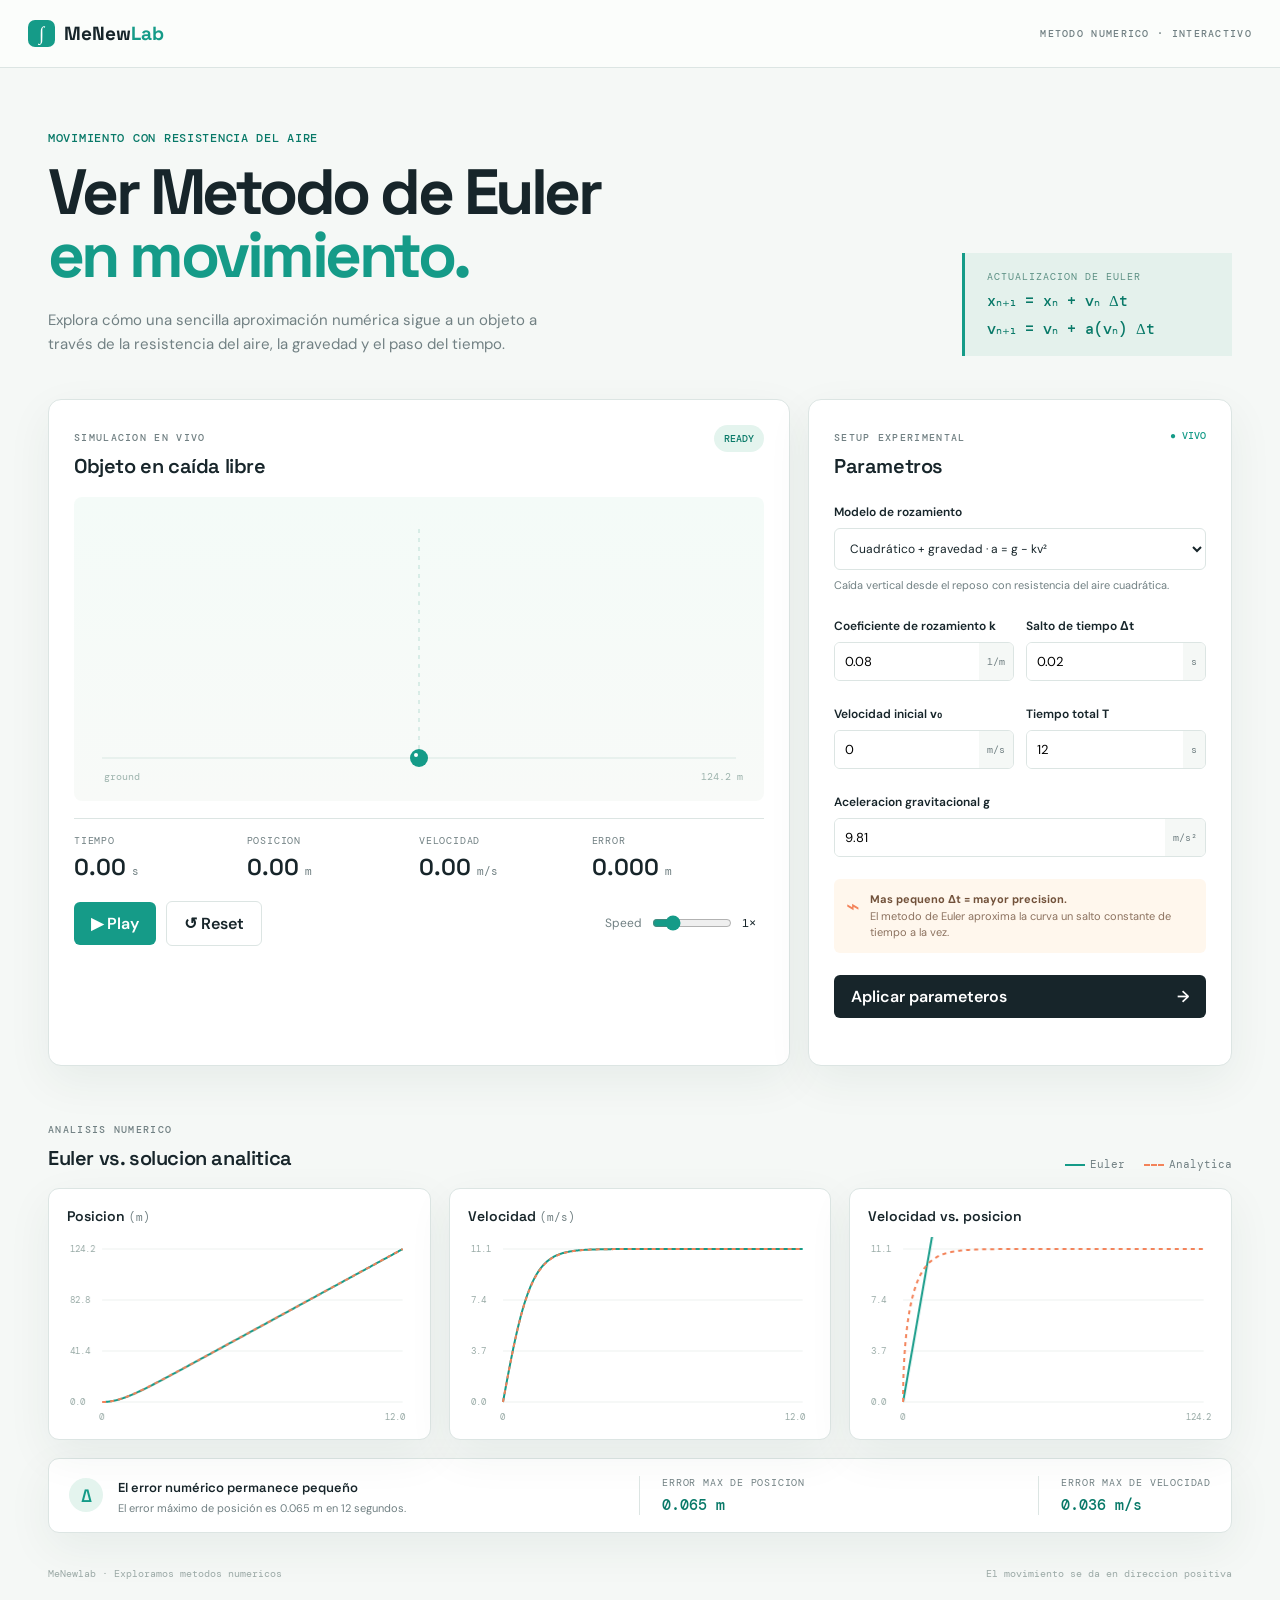
==== index.html @ d32ae2a6 "MeNewLab Euler's Method implementation" ====
<!doctype html>
<html lang="en">

<head>
  <meta charset="utf-8">
  <meta name="viewport" content="width=device-width, initial-scale=1">
  <meta name="description"
    content="Simulación interactiva del método de Euler para el movimiento con resistencia aerodinámica.">
  <title>MeNewlab — MRUA con restricciones</title>
  <link rel="stylesheet" href="style.css">
</head>

<body>
  <header class="topbar">
    <div class="brand"><span class="brand-mark">∫</span><span>MeNew<span class="accent">Lab</span></span></div>
    <div class="eyebrow">METODO NUMERICO · INTERACTIVO</div>
  </header>

  <main class="shell">
    <section class="hero">
      <div>
        <p class="kicker">Movimiento con resistencia del aire</p>
        <h1>Ver Metodo de Euler<br><em>en movimiento.</em></h1>
        <p class="intro">
          Explora cómo una sencilla aproximación numérica sigue a un objeto a través de la resistencia del aire, la
          gravedad y el paso del tiempo.
        </p>
      </div>
      <div class="equation-card">
        <span>Actualizacion de Euler</span>
        <strong>xₙ₊₁ = xₙ + vₙ Δt</strong>
        <strong>vₙ₊₁ = vₙ + a(vₙ) Δt</strong>
      </div>
    </section>

    <section class="dashboard-grid">
      <article class="panel motion-panel">
        <div class="panel-heading">
          <div>
            <span class="section-label">SIMULACION EN VIVO</span>
            <h2 id="motionTitle">Objeto en caida libre</h2>
          </div>
          <span id="statusPill" class="status-pill">READY</span>
        </div>
        <canvas id="motionCanvas" aria-label="Visualización de movimiento animado"></canvas>
        <div class="metric-row">
          <div><span>TIEMPO</span><strong id="timeMetric">0.00 <small>s</small></strong></div>
          <div><span>POSICION</span><strong id="positionMetric">0.00 <small>m</small></strong></div>
          <div><span>VELOCIDAD</span><strong id="velocityMetric">0.00 <small>m/s</small></strong></div>
          <div><span>ERROR</span><strong id="errorMetric">0.000 <small>m</small></strong></div>
        </div>
        <div class="transport">
          <button id="playButton" class="primary-button">▶ <span>Play</span></button>
          <button id="resetButton" class="secondary-button">↺ Reset</button>
          <label class="speed-control">
            Speed
            <input id="speedInput" type="range" min="0.25" max="4" value="1" step="0.25">
            <output id="speedOutput">1×</output>
          </label>
        </div>
      </article>

      <aside class="panel controls-panel">
        <div class="panel-heading">
          <div>
            <span class="section-label">SETUP EXPERIMENTAL</span>
            <h2>Parametros</h2>
          </div>
          <span class="live-dot">● VIVO</span>
        </div>
        <label class="field-label" for="modelSelect">Modelo de rozamiento</label>
        <select id="modelSelect">
          <option value="quadratic-gravity">Cuadrático + gravedad · a = g − kv²</option>
          <option value="linear-gravity">Lineal + gravedad · a = g − kv</option>
          <option value="quadratic">Cuadrático solamente · a = −kv²</option>
          <option value="linear">Lineal solamente · a = −kv</option>
        </select>
        <p id="modelDescription" class="field-help">Caída vertical desde el reposo con resistencia del aire cuadrática..
        </p>
        <div class="fields-two">
          <label>
            <span>Coeficiente de rozamiento <b>k</b></span>
            <div class="input-unit">
              <input id="kInput" type="number" min="0.001" max="2" step="0.001" value="0.08">
              <i>1/m</i>
            </div>
          </label>
          <label>
            <span>Salto de tiempo <b>Δt</b></span>
            <div class="input-unit">
              <input id="dtInput" type="number" min="0.001" max="0.5" step="0.001" value="0.02">
              <i>s</i>
            </div>
          </label>
        </div>
        <div class="fields-two">
          <label>
            <span>Velocidad inicial <b>v₀</b></span>
            <div class="input-unit">
              <input id="v0Input" type="number" min="0" max="100" step="0.1" value="0">
              <i>m/s</i>
            </div>
          </label>
          <label>
            <span>Tiempo total <b>T</b></span>
            <div class="input-unit">
              <input id="totalTimeInput" type="number" min="0.5" max="60" step="0.5" value="12">
              <i>s</i>
            </div>
          </label>
        </div>
        <label class="field-label" for="gInput">Aceleracion gravitacional <b>g</b></label>
        <div class="input-unit full">
          <input id="gInput" type="number" min="0" max="30" step="0.01" value="9.81">
          <i>m/s²</i>
        </div>
        <div class="control-note">
          <span>⌁</span>
          <p>
            <strong> Mas pequeno Δt = mayor precision.</strong><br>
            El metodo de Euler aproxima la curva un salto constante de tiempo a la vez.
          </p>
        </div>
        <button id="applyButton" class="apply-button">Aplicar parameteros <span>→</span></button>
        <p id="errorMessage" class="error-message" role="alert"></p>
      </aside>
    </section>

    <section class="charts-heading">
      <div>
        <span class="section-label">ANALISIS NUMERICO</span>
        <h2>Euler vs. solucion analitica</h2>
      </div>
      <div class="legend">
        <span><i class="legend-line euler-line"></i>Euler</span>
        <span><i class="legend-line analytical-line"></i>Analytica</span>
      </div>
    </section>
    <section class="charts-grid">
      <article class="chart-card">
        <h3>Posicion <span>(m)</span></h3><canvas id="positionChart"></canvas>
      </article>
      <article class="chart-card">
        <h3>Velocidad <span>(m/s)</span></h3><canvas id="velocityChart"></canvas>
      </article>
      <article class="chart-card">
        <h3>Velocidad vs. posicion</h3><canvas id="phaseChart"></canvas>
      </article>
    </section>

    <section class="insight-row">
      <div class="insight-icon">Δ</div>
      <div>
        <strong id="insightTitle">Error numerico permanece pequeno</strong>
        <p id="insightText">
          Aplicamos parametros para comparar la aproximacion de Euler con la solucion analitica.
        </p>
      </div>
      <div class="accuracy">
        <span>ERROR MAX DE POSICION</span>
        <strong id="maxPositionError">0.000 m</strong>
      </div>
      <div class="accuracy">
        <span>ERROR MAX DE VELOCIDAD</span>
        <strong id="maxVelocityError">0.000 m/s</strong>
      </div>
    </section>
    <footer>
      <span>MeNewlab · Exploramos metodos numericos</span>
      <span>El movimiento se da en direccion positiva</span>
    </footer>
  </main>
  <script src="simulation.js"></script>
</body>

</html>
---- style.css ----
@import url('https://fonts.googleapis.com/css2?family=DM+Mono:wght@400;500&family=DM+Sans:wght@400;500;600;700&family=Space+Grotesk:wght@500;600;700&display=swap');

:root{
  --ink:#17252a;
  --muted:#718083;
  --line:#dce5e3;
  --paper:#f5f8f6;
  --card:#fff;
  --teal:#159b88;
  --teal-dark:#087968;
  --orange:#f3835a;
  --navy:#294b58;
  --shadow:0 15px 45px #173b3210
}


*{
  box-sizing:border-box
}


body{
  margin:0;
  color:var(--ink);
  background:var(--paper);
  font-family:'DM Sans',sans-serif
}


button,input,select{
  font:inherit
}


.topbar{
  height:68px;
  border-bottom:1px solid var(--line);
  display:flex;
  align-items:center;
  justify-content:space-between;
  padding:0 max(28px,calc((100% - 1240px)/2));
  background:#fbfdfb
}


.brand{
  font:700 19px 'Space Grotesk';
  display:flex;
  gap:9px;
  align-items:center
}


.brand-mark{
  background:var(--teal);
  color:white;
  border-radius:7px;
  width:27px;
  height:27px;
  text-align:center;
  line-height:27px;
  font-family:serif;
  font-size:19px
}


.accent{
  color:var(--teal)
}


.eyebrow,.section-label{
  font:500 10px 'DM Mono';
  letter-spacing:.13em;
  color:var(--muted)
}


.shell{
  max-width:1240px;
  margin:auto;
  padding:62px 28px 35px
}


.hero{
  display:flex;
  justify-content:space-between;
  gap:40px;
  align-items:flex-end;
  margin-bottom:43px
}


.kicker{
  font:500 12px 'DM Mono';
  color:var(--teal-dark);
  letter-spacing:.06em;
  margin:0 0 15px;
  text-transform:uppercase
}


.hero h1{
  font:700 clamp(40px,5vw,66px)/.99 'Space Grotesk';
  letter-spacing:-.055em;
  margin:0
}


.hero h1 em{
  font-style:normal;
  color:var(--teal)
}


.intro{
  max-width:520px;
  color:var(--muted);
  font-size:15px;
  line-height:1.6;
  margin:20px 0 0
}


.equation-card{
  background:#e4f1ec;
  border-left:3px solid var(--teal);
  padding:17px 22px;
  min-width:270px;
  display:grid;
  gap:8px;
  color:var(--teal-dark)
}


.equation-card span{
  font:10px 'DM Mono';
  letter-spacing:.1em;
  text-transform:uppercase;
  color:#5b8f83
}


.equation-card strong{
  font:15px 'DM Mono';
  font-weight:500
}


.dashboard-grid{
  display:grid;
  grid-template-columns:1.75fr 1fr;
  gap:18px
}


.panel,.chart-card,.insight-row{
  background:var(--card);
  border:1px solid var(--line);
  box-shadow:var(--shadow)
}


.panel{
  border-radius:13px
}


.motion-panel{
  padding:25px 25px 18px
}


.controls-panel{
  padding:25px 25px 24px
}


.panel-heading{
  display:flex;
  justify-content:space-between;
  align-items:flex-start
}


.panel-heading h2,.charts-heading h2{
  font:600 20px 'Space Grotesk';
  margin:7px 0 0;
  letter-spacing:-.02em
}


.status-pill{
  font:500 10px 'DM Mono';
  color:var(--teal-dark);
  background:#e4f4ee;
  border-radius:20px;
  padding:7px 10px
}


.live-dot{
  font:500 10px 'DM Mono';
  color:var(--teal);
  padding-top:4px
}


.motion-panel canvas{
  display:block;
  width:100%;
  height:304px;
  margin:18px 0 0;
  background:linear-gradient(180deg,#f4fbf8,#f8faf8);
  border-radius:8px
}


.metric-row{
  display:grid;
  grid-template-columns:repeat(4,1fr);
  border-top:1px solid var(--line);
  margin-top:17px;
  padding-top:15px
}


.metric-row span,.accuracy span{
  display:block;
  font:10px 'DM Mono';
  letter-spacing:.08em;
  color:var(--muted)
}


.metric-row strong{
  display:block;
  font:600 23px 'Space Grotesk';
  margin-top:5px
}


.metric-row small{
  font:400 11px 'DM Mono';
  color:var(--muted)
}


.transport{
  display:flex;
  gap:10px;
  align-items:center;
  margin-top:19px
}


.primary-button,.secondary-button,.apply-button{
  border:0;
  border-radius:6px;
  padding:11px 17px;
  cursor:pointer;
  font-weight:600
}


.primary-button{
  background:var(--teal);
  color:white
}


.primary-button:hover,.apply-button:hover{
  background:var(--teal-dark)
}


.secondary-button{
  background:white;
  border:1px solid var(--line);
  color:var(--ink)
}


.speed-control{
  display:flex;
  align-items:center;
  gap:8px;
  margin-left:auto;
  color:var(--muted);
  font-size:12px
}


.speed-control input{
  width:80px;
  accent-color:var(--teal)
}


.speed-control output{
  color:var(--ink);
  font-family:'DM Mono';
  width:22px
}


.field-label,.controls-panel label>span{
  display:block;
  font-size:12px;
  font-weight:600;
  margin:25px 0 8px
}


.controls-panel select{
  width:100%;
  padding:11px;
  border:1px solid var(--line);
  border-radius:6px;
  background:white;
  color:var(--ink);
  font-size:12px
}


.field-help{
  font-size:11px;
  color:var(--muted);
  line-height:1.4;
  margin:8px 0 0
}


.fields-two{
  display:grid;
  grid-template-columns:1fr 1fr;
  gap:12px
}


.fields-two label>span{
  margin-bottom:8px
}


.input-unit{
  display:flex;
  border:1px solid var(--line);
  border-radius:6px;
  overflow:hidden;
  background:#fff
}


.input-unit input{
  min-width:0;
  width:100%;
  border:0;
  padding:10px;
  font-size:13px;
  outline:0
}


.input-unit:focus-within{
  border-color:var(--teal)
}


.input-unit i{
  font:10px 'DM Mono';
  font-style:normal;
  color:var(--muted);
  background:#f5f8f6;
  display:flex;
  align-items:center;
  padding:0 8px
}


.full{
  width:100%
}


.control-note{
  display:flex;
  gap:10px;
  background:#fff7ed;
  border-radius:6px;
  margin-top:22px;
  padding:12px
}


.control-note span{
  color:var(--orange);
  font-size:23px
}


.control-note p{
  font-size:11px;
  line-height:1.5;
  color:#8c725f;
  margin:0
}


.control-note strong{
  color:#72523b
}


.apply-button{
  width:100%;
  margin-top:22px;
  background:var(--ink);
  color:white;
  display:flex;
  justify-content:space-between
}


.error-message{
  color:#c34e3d;
  min-height:14px;
  font-size:11px;
  margin:9px 0 0
}


.charts-heading{
  display:flex;
  justify-content:space-between;
  align-items:end;
  margin:51px 0 17px
}


.legend{
  display:flex;
  gap:19px;
  font:11px 'DM Mono';
  color:var(--muted)
}


.legend-line{
  display:inline-block;
  width:20px;
  border-top:2px solid var(--teal);
  vertical-align:middle;
  margin-right:5px
}


.analytical-line{
  border-top:2px dashed var(--orange)
}


.charts-grid{
  display:grid;
  grid-template-columns:repeat(3,1fr);
  gap:18px
}


.chart-card{
  border-radius:11px;
  padding:18px 18px 12px
}


.chart-card h3{
  font:600 14px 'Space Grotesk';
  margin:0
}


.chart-card h3 span{
  font:400 11px 'DM Mono';
  color:var(--muted)
}


.chart-card canvas{
  display:block;
  width:100%;
  height:190px;
  margin-top:12px
}


.insight-row{
  display:flex;
  align-items:center;
  gap:15px;
  margin-top:18px;
  padding:17px 20px;
  border-radius:11px
}


.insight-icon{
  display:grid;
  place-items:center;
  width:34px;
  height:34px;
  background:#e4f4ee;
  color:var(--teal);
  font:600 18px 'Space Grotesk';
  border-radius:50%
}


.insight-row strong{
  font:600 13px 'Space Grotesk'
}


.insight-row p{
  font-size:11px;
  color:var(--muted);
  margin:4px 0 0
}


.accuracy{
  margin-left:auto;
  padding-left:22px;
  border-left:1px solid var(--line)
}


.accuracy strong{
  display:block;
  font:500 15px 'DM Mono';
  margin-top:6px;
  color:var(--teal-dark)
}


footer{
  display:flex;
  justify-content:space-between;
  color:#9ba9a6;
  font:10px 'DM Mono';
  margin-top:34px
}


@media(max-width:850px){
  .hero{
    display:block
  }
  
  
  .equation-card{
    margin-top:25px
  }
  
  
  .dashboard-grid,.charts-grid{
    grid-template-columns:1fr
  }
  
  
  .charts-heading{
    margin-top:36px
  }
  
  
  .accuracy{
    margin-left:0
  }
  
  
  .insight-row{
    flex-wrap:wrap
  }
  
  
  
}


@media(max-width:560px){
  .shell{
    padding:38px 16px
  }
  
  
  .topbar{
    padding:0 16px
  }
  
  
  .eyebrow{
    display:none
  }
  
  
  .metric-row{
    grid-template-columns:1fr 1fr;
    gap:17px
  }
  
  
  .motion-panel,.controls-panel{
    padding:18px
  }
  
  
  .transport{
    flex-wrap:wrap
  }
  
  
  .speed-control{
    margin-left:0;
    width:100%
  }
  
  
  .fields-two{
    gap:8px
  }
  
  
  .hero h1{
    font-size:45px
  }
  
  
  .legend{
    gap:7px
  }
  
  
  footer{
    display:block;
    line-height:2
  }
  
  
  
}
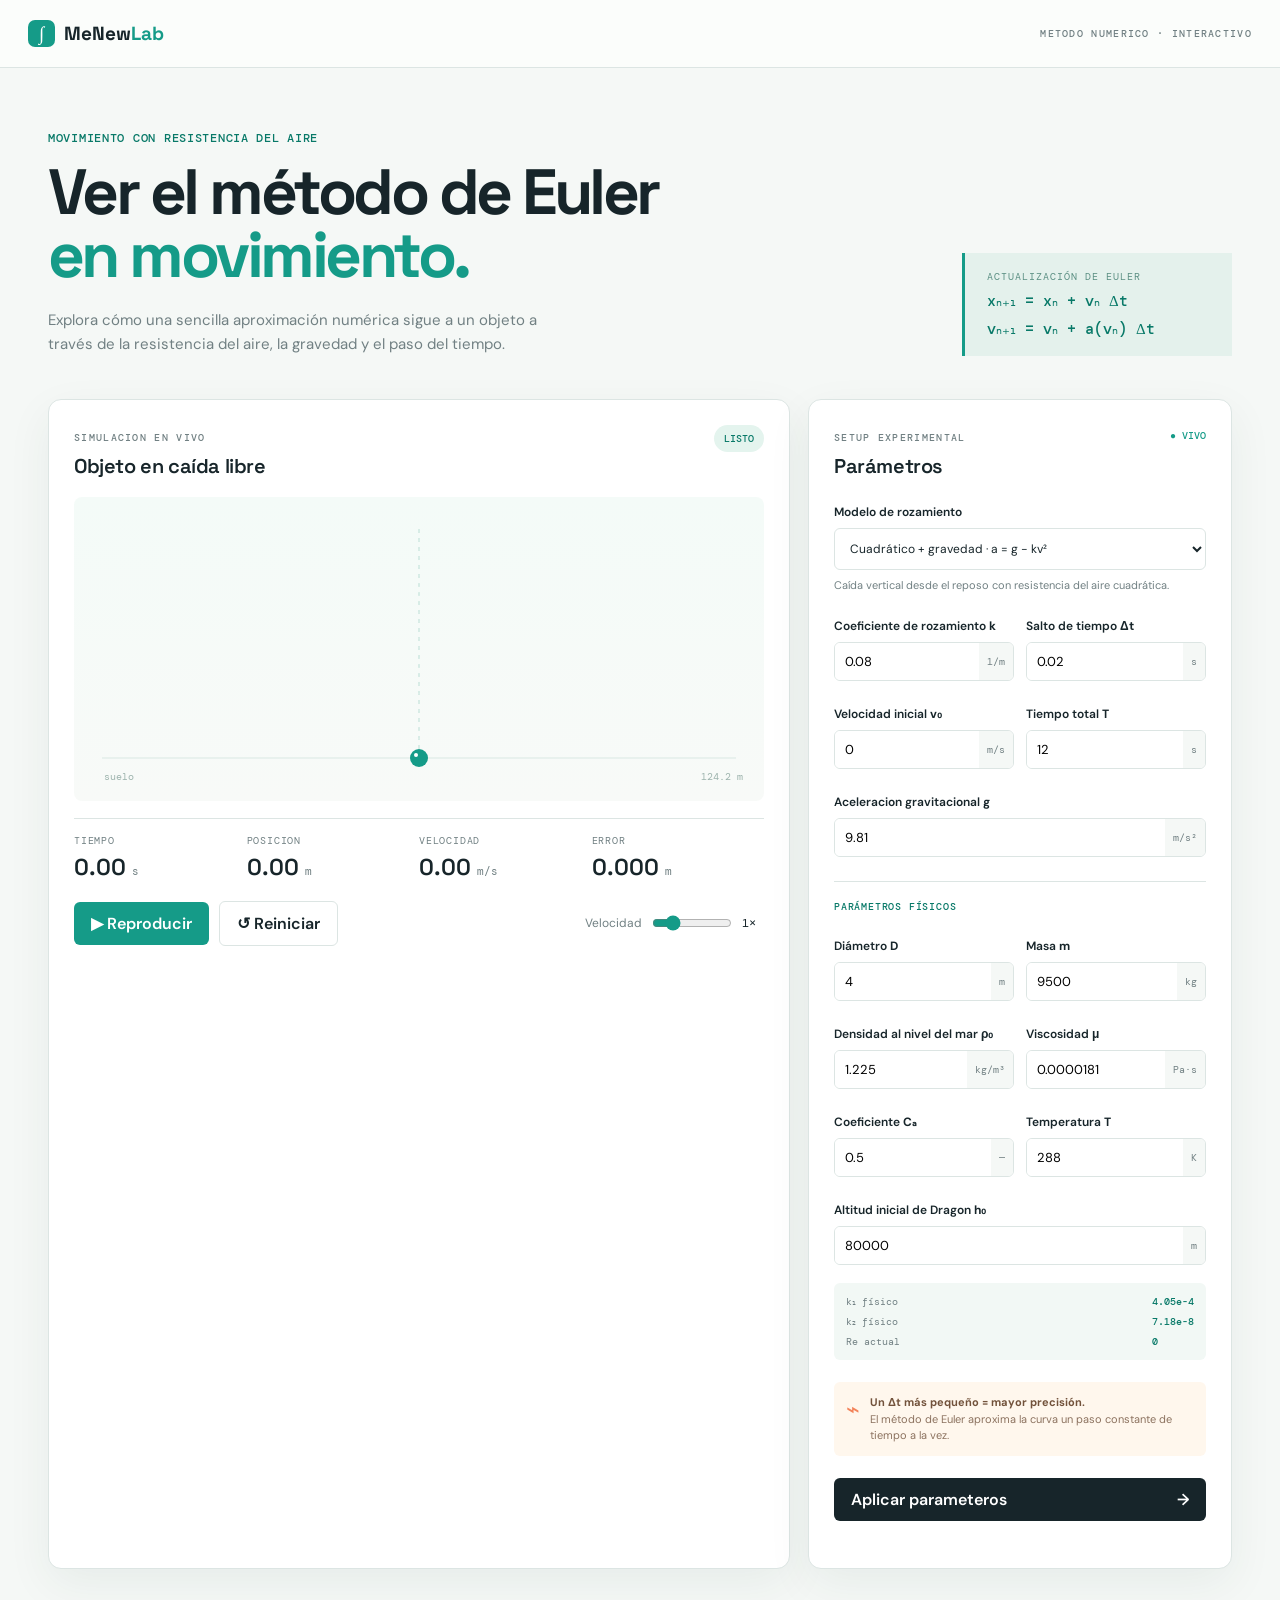
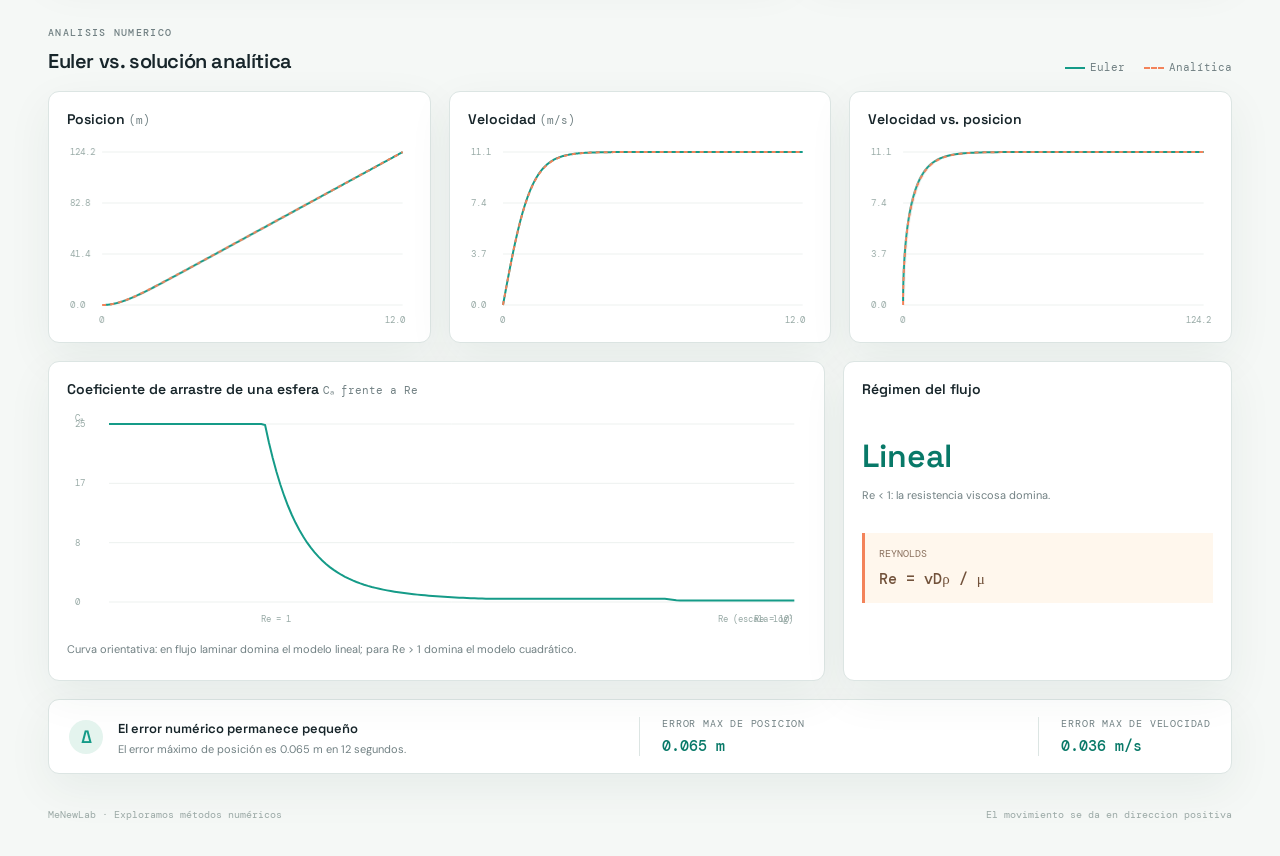
==== commit 8a39598a: "Additional real life applications implemented. Readme and makefile too." ====
--- a/index.html
+++ b/index.html
@@ -6,7 +6,7 @@
   <meta name="viewport" content="width=device-width, initial-scale=1">
   <meta name="description"
     content="Simulación interactiva del método de Euler para el movimiento con resistencia aerodinámica.">
-  <title>MeNewlab — MRUA con restricciones</title>
+  <title>MeNewLab — Movimiento con rozamiento</title>
   <link rel="stylesheet" href="style.css">
 </head>
 
@@ -20,14 +20,14 @@
     <section class="hero">
       <div>
         <p class="kicker">Movimiento con resistencia del aire</p>
-        <h1>Ver Metodo de Euler<br><em>en movimiento.</em></h1>
+        <h1>Ver el método de Euler<br><em>en movimiento.</em></h1>
         <p class="intro">
           Explora cómo una sencilla aproximación numérica sigue a un objeto a través de la resistencia del aire, la
           gravedad y el paso del tiempo.
         </p>
       </div>
       <div class="equation-card">
-        <span>Actualizacion de Euler</span>
+        <span>Actualización de Euler</span>
         <strong>xₙ₊₁ = xₙ + vₙ Δt</strong>
         <strong>vₙ₊₁ = vₙ + a(vₙ) Δt</strong>
       </div>
@@ -38,9 +38,9 @@
         <div class="panel-heading">
           <div>
             <span class="section-label">SIMULACION EN VIVO</span>
-            <h2 id="motionTitle">Objeto en caida libre</h2>
+            <h2 id="motionTitle">Objeto en caída libre</h2>
           </div>
-          <span id="statusPill" class="status-pill">READY</span>
+          <span id="statusPill" class="status-pill">LISTO</span>
         </div>
         <canvas id="motionCanvas" aria-label="Visualización de movimiento animado"></canvas>
         <div class="metric-row">
@@ -50,10 +50,10 @@
           <div><span>ERROR</span><strong id="errorMetric">0.000 <small>m</small></strong></div>
         </div>
         <div class="transport">
-          <button id="playButton" class="primary-button">▶ <span>Play</span></button>
-          <button id="resetButton" class="secondary-button">↺ Reset</button>
+          <button id="playButton" class="primary-button">▶ <span>Reproducir</span></button>
+          <button id="resetButton" class="secondary-button">↺ Reiniciar</button>
           <label class="speed-control">
-            Speed
+            Velocidad
             <input id="speedInput" type="range" min="0.25" max="4" value="1" step="0.25">
             <output id="speedOutput">1×</output>
           </label>
@@ -64,7 +64,7 @@
         <div class="panel-heading">
           <div>
             <span class="section-label">SETUP EXPERIMENTAL</span>
-            <h2>Parametros</h2>
+            <h2>Parámetros</h2>
           </div>
           <span class="live-dot">● VIVO</span>
         </div>
@@ -74,8 +74,9 @@
           <option value="linear-gravity">Lineal + gravedad · a = g − kv</option>
           <option value="quadratic">Cuadrático solamente · a = −kv²</option>
           <option value="linear">Lineal solamente · a = −kv</option>
+          <option value="dragon">Dragon · atmósfera variable</option>
         </select>
-        <p id="modelDescription" class="field-help">Caída vertical desde el reposo con resistencia del aire cuadrática..
+        <p id="modelDescription" class="field-help">Caída vertical desde el reposo con resistencia del aire cuadrática.
         </p>
         <div class="fields-two">
           <label>
@@ -104,7 +105,7 @@
           <label>
             <span>Tiempo total <b>T</b></span>
             <div class="input-unit">
-              <input id="totalTimeInput" type="number" min="0.5" max="60" step="0.5" value="12">
+              <input id="totalTimeInput" type="number" min="0.5" max="5000" step="0.5" value="12">
               <i>s</i>
             </div>
           </label>
@@ -114,11 +115,70 @@
           <input id="gInput" type="number" min="0" max="30" step="0.01" value="9.81">
           <i>m/s²</i>
         </div>
+        <p class="subsection-label">Parámetros físicos</p>
+        <div class="fields-two">
+          <label>
+            <span>Diámetro <b>D</b></span>
+            <div class="input-unit">
+              <input id="diameterInput" type="number" min="0.001" max="100" step="0.01" value="4">
+              <i>m</i>
+            </div>
+          </label>
+          <label>
+            <span>Masa <b>m</b></span>
+            <div class="input-unit">
+              <input id="massInput" type="number" min="0.001" max="1000000" step="1" value="9500">
+              <i>kg</i>
+            </div>
+          </label>
+        </div>
+        <div class="fields-two">
+          <label>
+            <span>Densidad al nivel del mar <b>ρ₀</b></span>
+            <div class="input-unit">
+              <input id="rhoInput" type="number" min="0.001" max="20" step="0.001" value="1.225">
+              <i>kg/m³</i>
+            </div>
+          </label>
+          <label>
+            <span>Viscosidad <b>μ</b></span>
+            <div class="input-unit">
+              <input id="muInput" type="number" min="0.0000001" max="1" step="0.0000001" value="0.0000181">
+              <i>Pa·s</i>
+            </div>
+          </label>
+        </div>
+        <div class="fields-two">
+          <label>
+            <span>Coeficiente <b>Cₐ</b></span>
+            <div class="input-unit">
+              <input id="caInput" type="number" min="0.01" max="5" step="0.01" value="0.5">
+              <i>—</i>
+            </div>
+          </label>
+          <label>
+            <span>Temperatura <b>T</b></span>
+            <div class="input-unit">
+              <input id="atmoTempInput" type="number" min="100" max="500" step="1" value="288">
+              <i>K</i>
+            </div>
+          </label>
+        </div>
+        <label class="field-label" for="altitudeInput">Altitud inicial de Dragon <b>h₀</b></label>
+        <div class="input-unit full">
+          <input id="altitudeInput" type="number" min="0" max="200000" step="100" value="80000">
+          <i>m</i>
+        </div>
+        <div class="physical-output">
+          <span>k₁ físico</span><strong id="physicalK1">—</strong>
+          <span>k₂ físico</span><strong id="physicalK2">—</strong>
+          <span>Re actual</span><strong id="reMetric">—</strong>
+        </div>
         <div class="control-note">
           <span>⌁</span>
           <p>
-            <strong> Mas pequeno Δt = mayor precision.</strong><br>
-            El metodo de Euler aproxima la curva un salto constante de tiempo a la vez.
+            <strong>Un Δt más pequeño = mayor precisión.</strong><br>
+            El método de Euler aproxima la curva un paso constante de tiempo a la vez.
           </p>
         </div>
         <button id="applyButton" class="apply-button">Aplicar parameteros <span>→</span></button>
@@ -129,11 +189,11 @@
     <section class="charts-heading">
       <div>
         <span class="section-label">ANALISIS NUMERICO</span>
-        <h2>Euler vs. solucion analitica</h2>
+        <h2>Euler vs. solución analítica</h2>
       </div>
       <div class="legend">
         <span><i class="legend-line euler-line"></i>Euler</span>
-        <span><i class="legend-line analytical-line"></i>Analytica</span>
+        <span id="analyticalLegend"><i class="legend-line analytical-line"></i>Analítica</span>
       </div>
     </section>
     <section class="charts-grid">
@@ -145,6 +205,24 @@
       </article>
       <article class="chart-card">
         <h3>Velocidad vs. posicion</h3><canvas id="phaseChart"></canvas>
+      </article>
+    </section>
+
+    <section class="drag-analysis">
+      <article class="chart-card drag-chart-card">
+        <h3>Coeficiente de arrastre de una esfera <span>Cₐ frente a Re</span></h3>
+        <canvas id="dragChart" aria-label="Gráfica del coeficiente de arrastre frente al número de Reynolds"></canvas>
+        <p class="chart-note">Curva orientativa: en flujo laminar domina el modelo lineal; para Re &gt; 1 domina el
+          modelo cuadrático.</p>
+      </article>
+      <article class="chart-card regime-card">
+        <h3>Régimen del flujo</h3>
+        <div class="regime-value" id="regimeValue">—</div>
+        <p id="regimeText">Selecciona un modelo para calcular el número de Reynolds.</p>
+        <div class="formula-box">
+          <span>Reynolds</span>
+          <strong>Re = vDρ / μ</strong>
+        </div>
       </article>
     </section>
 
@@ -153,7 +231,7 @@
       <div>
         <strong id="insightTitle">Error numerico permanece pequeno</strong>
         <p id="insightText">
-          Aplicamos parametros para comparar la aproximacion de Euler con la solucion analitica.
+          Aplica los parámetros para comparar la aproximación de Euler con la solución analítica.
         </p>
       </div>
       <div class="accuracy">
@@ -166,7 +244,7 @@
       </div>
     </section>
     <footer>
-      <span>MeNewlab · Exploramos metodos numericos</span>
+      <span>MeNewLab · Exploramos métodos numéricos</span>
       <span>El movimiento se da en direccion positiva</span>
     </footer>
   </main>
--- a/style.css
+++ b/style.css
@@ -649,5 +649,85 @@
   
 }
 
-
-
+.subsection-label {
+  margin: 24px 0 0;
+  padding-top: 18px;
+  border-top: 1px solid var(--line);
+  color: var(--teal-dark);
+  font: 500 10px 'DM Mono';
+  letter-spacing: .08em;
+  text-transform: uppercase;
+}
+
+.physical-output {
+  display: grid;
+  grid-template-columns: 1fr auto;
+  gap: 7px 12px;
+  margin-top: 18px;
+  padding: 12px;
+  border-radius: 6px;
+  background: #f2f8f5;
+  font: 10px 'DM Mono';
+}
+
+.physical-output span {
+  color: var(--muted);
+}
+
+.physical-output strong {
+  color: var(--teal-dark);
+  font-weight: 500;
+}
+
+.drag-analysis {
+  display: grid;
+  grid-template-columns: 2fr 1fr;
+  gap: 18px;
+  margin-top: 18px;
+}
+
+.drag-chart-card canvas {
+  height: 220px;
+}
+
+.chart-note,
+.regime-card p {
+  color: var(--muted);
+  font-size: 11px;
+  line-height: 1.5;
+}
+
+.regime-value {
+  margin-top: 38px;
+  color: var(--teal-dark);
+  font: 600 32px 'Space Grotesk';
+}
+
+.formula-box {
+  margin-top: 30px;
+  padding: 14px;
+  border-left: 3px solid var(--orange);
+  background: #fff7ed;
+}
+
+.formula-box span {
+  display: block;
+  margin-bottom: 8px;
+  color: #8c725f;
+  font: 10px 'DM Mono';
+  text-transform: uppercase;
+}
+
+.formula-box strong {
+  font: 500 15px 'DM Mono';
+  color: #72523b;
+}
+
+@media(max-width:850px) {
+  .drag-analysis {
+    grid-template-columns: 1fr;
+  }
+}
+
+
+
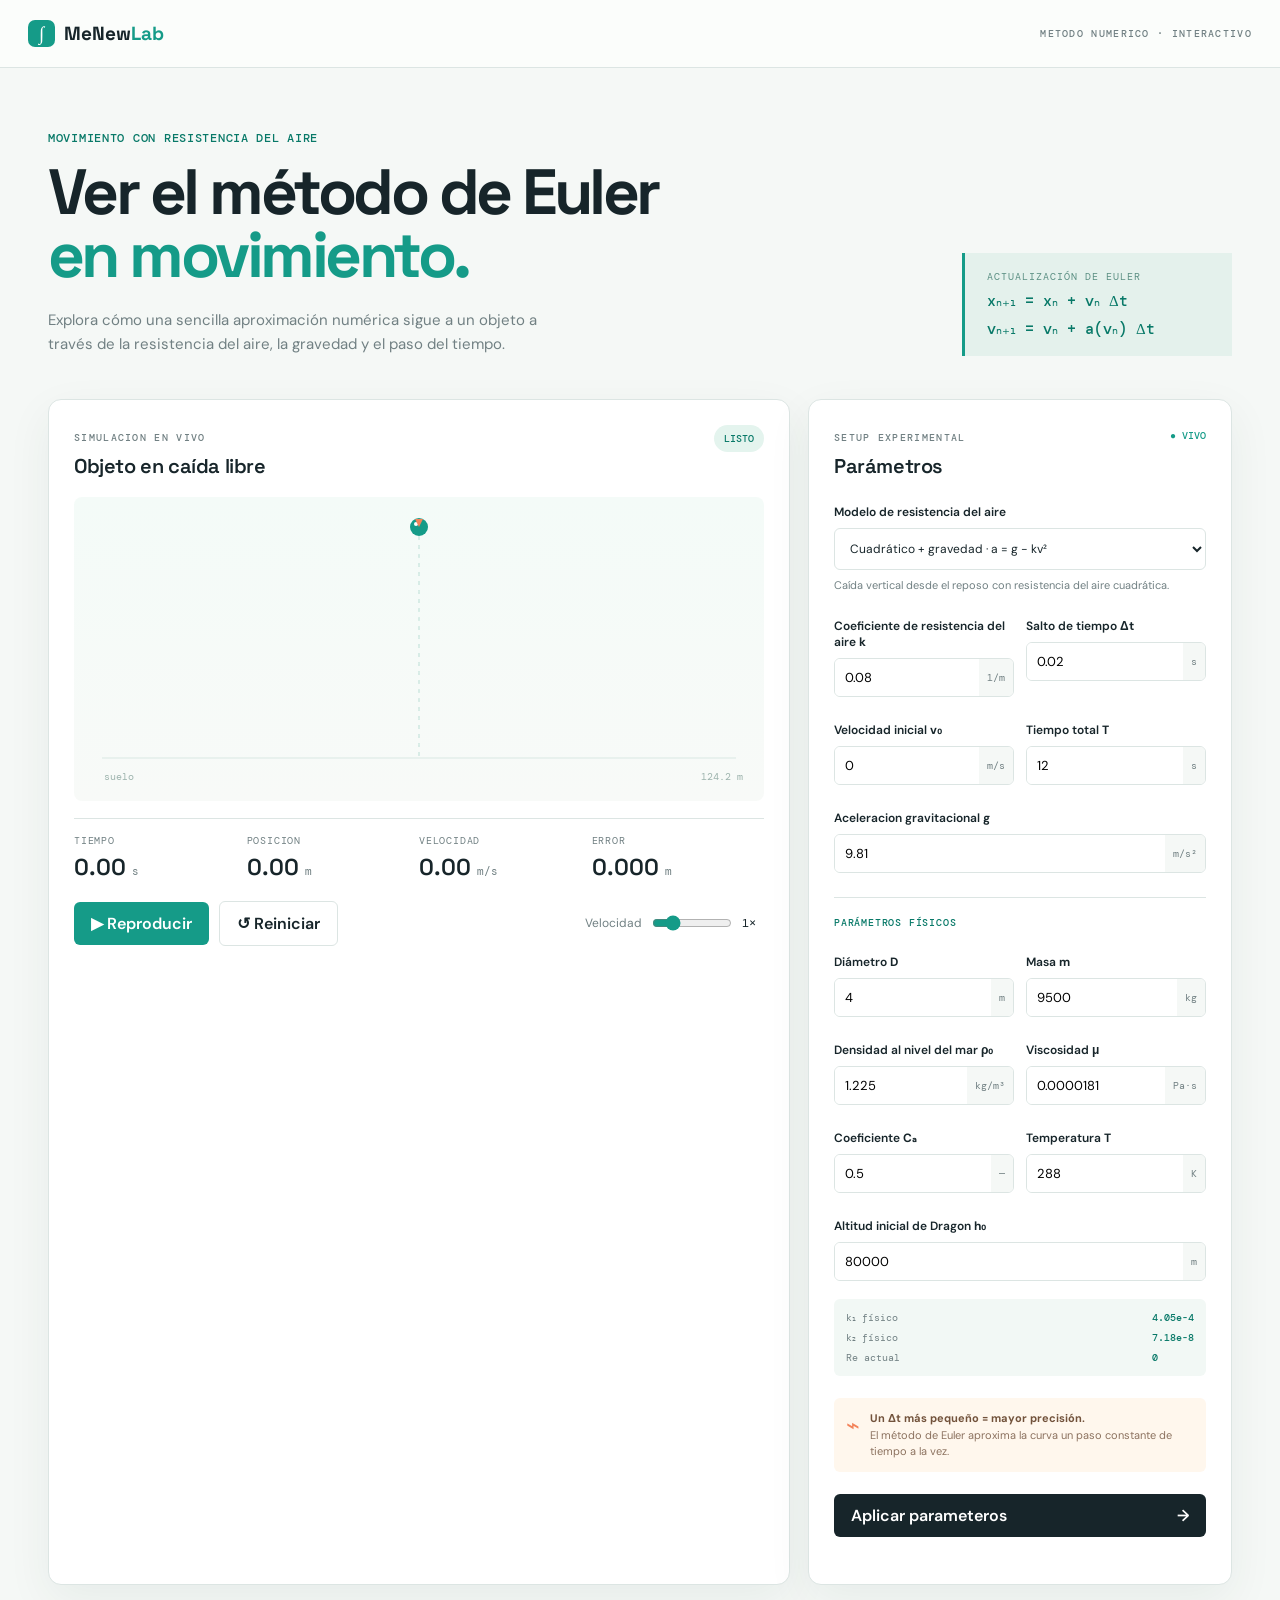
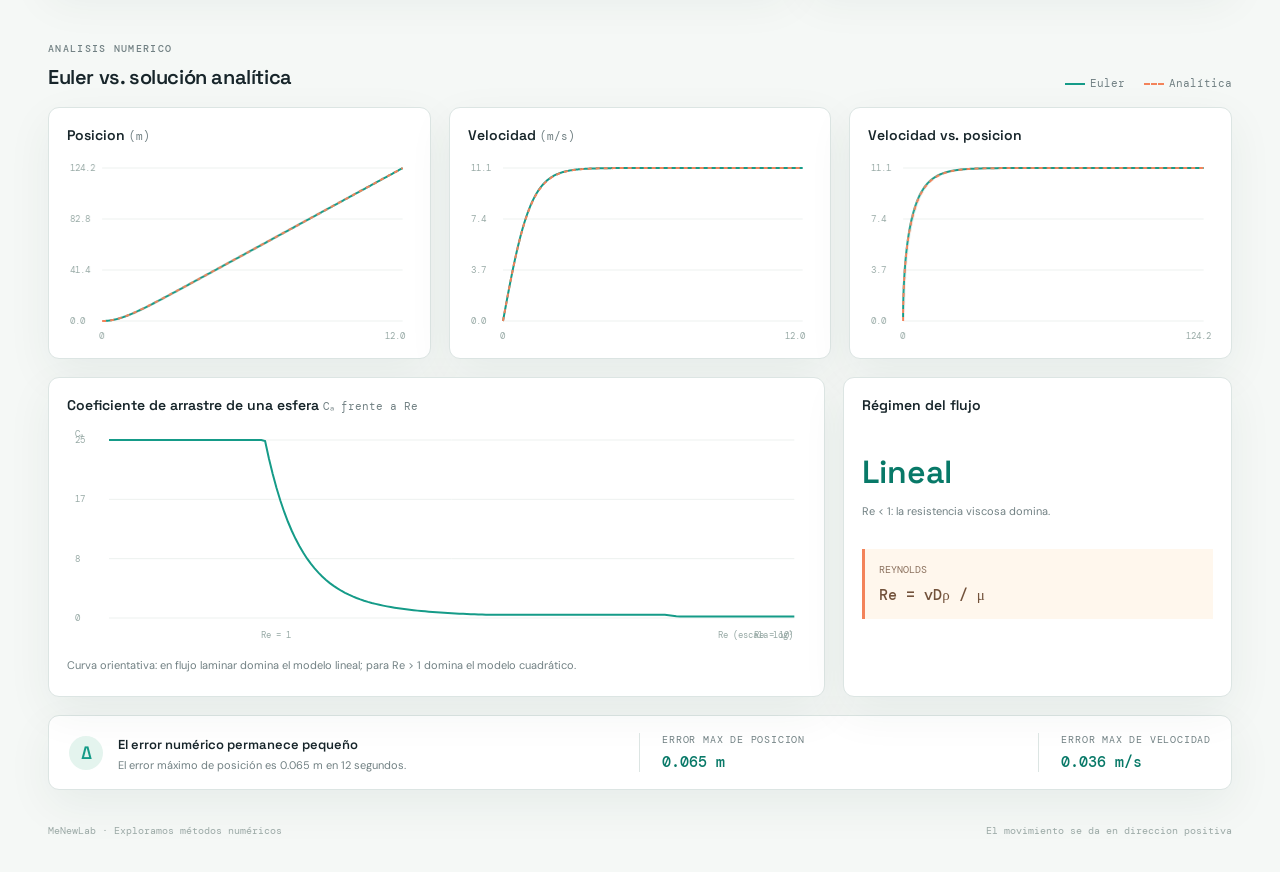
==== commit 6f2ebff8: "Dynamics..." ====
--- a/index.html
+++ b/index.html
@@ -6,7 +6,7 @@
   <meta name="viewport" content="width=device-width, initial-scale=1">
   <meta name="description"
     content="Simulación interactiva del método de Euler para el movimiento con resistencia aerodinámica.">
-  <title>MeNewLab — Movimiento con rozamiento</title>
+  <title>EulerLab — Movimiento con resistencia del aire</title>
   <link rel="stylesheet" href="style.css">
 </head>
 
@@ -68,7 +68,7 @@
           </div>
           <span class="live-dot">● VIVO</span>
         </div>
-        <label class="field-label" for="modelSelect">Modelo de rozamiento</label>
+        <label class="field-label" for="modelSelect">Modelo de resistencia del aire</label>
         <select id="modelSelect">
           <option value="quadratic-gravity">Cuadrático + gravedad · a = g − kv²</option>
           <option value="linear-gravity">Lineal + gravedad · a = g − kv</option>
@@ -80,10 +80,10 @@
         </p>
         <div class="fields-two">
           <label>
-            <span>Coeficiente de rozamiento <b>k</b></span>
+            <span>Coeficiente de resistencia del aire <b>k</b></span>
             <div class="input-unit">
               <input id="kInput" type="number" min="0.001" max="2" step="0.001" value="0.08">
-              <i>1/m</i>
+              <i id="kUnit">según modelo</i>
             </div>
           </label>
           <label>
--- a/style.css
+++ b/style.css
@@ -1,652 +1,576 @@
-@import url('https://fonts.googleapis.com/css2?family=DM+Mono:wght@400;500&family=DM+Sans:wght@400;500;600;700&family=Space+Grotesk:wght@500;600;700&display=swap');
-
-:root{
-  --ink:#17252a;
-  --muted:#718083;
-  --line:#dce5e3;
-  --paper:#f5f8f6;
-  --card:#fff;
-  --teal:#159b88;
-  --teal-dark:#087968;
-  --orange:#f3835a;
-  --navy:#294b58;
-  --shadow:0 15px 45px #173b3210
-}
-
-
-*{
-  box-sizing:border-box
-}
-
-
-body{
-  margin:0;
-  color:var(--ink);
-  background:var(--paper);
-  font-family:'DM Sans',sans-serif
-}
-
-
-button,input,select{
-  font:inherit
-}
-
-
-.topbar{
-  height:68px;
-  border-bottom:1px solid var(--line);
-  display:flex;
-  align-items:center;
-  justify-content:space-between;
-  padding:0 max(28px,calc((100% - 1240px)/2));
-  background:#fbfdfb
-}
-
-
-.brand{
-  font:700 19px 'Space Grotesk';
-  display:flex;
-  gap:9px;
-  align-items:center
-}
-
-
-.brand-mark{
-  background:var(--teal);
-  color:white;
-  border-radius:7px;
-  width:27px;
-  height:27px;
-  text-align:center;
-  line-height:27px;
-  font-family:serif;
-  font-size:19px
-}
-
-
-.accent{
-  color:var(--teal)
-}
-
-
-.eyebrow,.section-label{
-  font:500 10px 'DM Mono';
-  letter-spacing:.13em;
-  color:var(--muted)
-}
-
-
-.shell{
-  max-width:1240px;
-  margin:auto;
-  padding:62px 28px 35px
-}
-
-
-.hero{
-  display:flex;
-  justify-content:space-between;
-  gap:40px;
-  align-items:flex-end;
-  margin-bottom:43px
-}
-
-
-.kicker{
-  font:500 12px 'DM Mono';
-  color:var(--teal-dark);
-  letter-spacing:.06em;
-  margin:0 0 15px;
-  text-transform:uppercase
-}
-
-
-.hero h1{
-  font:700 clamp(40px,5vw,66px)/.99 'Space Grotesk';
-  letter-spacing:-.055em;
-  margin:0
-}
-
-
-.hero h1 em{
-  font-style:normal;
-  color:var(--teal)
-}
-
-
-.intro{
-  max-width:520px;
-  color:var(--muted);
-  font-size:15px;
-  line-height:1.6;
-  margin:20px 0 0
-}
-
-
-.equation-card{
-  background:#e4f1ec;
-  border-left:3px solid var(--teal);
-  padding:17px 22px;
-  min-width:270px;
-  display:grid;
-  gap:8px;
-  color:var(--teal-dark)
-}
-
-
-.equation-card span{
-  font:10px 'DM Mono';
-  letter-spacing:.1em;
-  text-transform:uppercase;
-  color:#5b8f83
-}
-
-
-.equation-card strong{
-  font:15px 'DM Mono';
-  font-weight:500
-}
-
-
-.dashboard-grid{
-  display:grid;
-  grid-template-columns:1.75fr 1fr;
-  gap:18px
-}
-
-
-.panel,.chart-card,.insight-row{
-  background:var(--card);
-  border:1px solid var(--line);
-  box-shadow:var(--shadow)
-}
-
-
-.panel{
-  border-radius:13px
-}
-
-
-.motion-panel{
-  padding:25px 25px 18px
-}
-
-
-.controls-panel{
-  padding:25px 25px 24px
-}
-
-
-.panel-heading{
-  display:flex;
-  justify-content:space-between;
-  align-items:flex-start
-}
-
-
-.panel-heading h2,.charts-heading h2{
-  font:600 20px 'Space Grotesk';
-  margin:7px 0 0;
-  letter-spacing:-.02em
-}
-
-
-.status-pill{
-  font:500 10px 'DM Mono';
-  color:var(--teal-dark);
-  background:#e4f4ee;
-  border-radius:20px;
-  padding:7px 10px
-}
-
-
-.live-dot{
-  font:500 10px 'DM Mono';
-  color:var(--teal);
-  padding-top:4px
-}
-
-
-.motion-panel canvas{
-  display:block;
-  width:100%;
-  height:304px;
-  margin:18px 0 0;
-  background:linear-gradient(180deg,#f4fbf8,#f8faf8);
-  border-radius:8px
-}
-
-
-.metric-row{
-  display:grid;
-  grid-template-columns:repeat(4,1fr);
-  border-top:1px solid var(--line);
-  margin-top:17px;
-  padding-top:15px
-}
-
-
-.metric-row span,.accuracy span{
-  display:block;
-  font:10px 'DM Mono';
-  letter-spacing:.08em;
-  color:var(--muted)
-}
-
-
-.metric-row strong{
-  display:block;
-  font:600 23px 'Space Grotesk';
-  margin-top:5px
-}
-
-
-.metric-row small{
-  font:400 11px 'DM Mono';
-  color:var(--muted)
-}
-
-
-.transport{
-  display:flex;
-  gap:10px;
-  align-items:center;
-  margin-top:19px
-}
-
-
-.primary-button,.secondary-button,.apply-button{
-  border:0;
-  border-radius:6px;
-  padding:11px 17px;
-  cursor:pointer;
-  font-weight:600
-}
-
-
-.primary-button{
-  background:var(--teal);
-  color:white
-}
-
-
-.primary-button:hover,.apply-button:hover{
-  background:var(--teal-dark)
-}
-
-
-.secondary-button{
-  background:white;
-  border:1px solid var(--line);
-  color:var(--ink)
-}
-
-
-.speed-control{
-  display:flex;
-  align-items:center;
-  gap:8px;
-  margin-left:auto;
-  color:var(--muted);
-  font-size:12px
-}
-
-
-.speed-control input{
-  width:80px;
-  accent-color:var(--teal)
-}
-
-
-.speed-control output{
-  color:var(--ink);
-  font-family:'DM Mono';
-  width:22px
-}
-
-
-.field-label,.controls-panel label>span{
-  display:block;
-  font-size:12px;
-  font-weight:600;
-  margin:25px 0 8px
-}
-
-
-.controls-panel select{
-  width:100%;
-  padding:11px;
-  border:1px solid var(--line);
-  border-radius:6px;
-  background:white;
-  color:var(--ink);
-  font-size:12px
-}
-
-
-.field-help{
-  font-size:11px;
-  color:var(--muted);
-  line-height:1.4;
-  margin:8px 0 0
-}
-
-
-.fields-two{
-  display:grid;
-  grid-template-columns:1fr 1fr;
-  gap:12px
-}
-
-
-.fields-two label>span{
-  margin-bottom:8px
-}
-
-
-.input-unit{
-  display:flex;
-  border:1px solid var(--line);
-  border-radius:6px;
-  overflow:hidden;
-  background:#fff
-}
-
-
-.input-unit input{
-  min-width:0;
-  width:100%;
-  border:0;
-  padding:10px;
-  font-size:13px;
-  outline:0
-}
-
-
-.input-unit:focus-within{
-  border-color:var(--teal)
-}
-
-
-.input-unit i{
-  font:10px 'DM Mono';
-  font-style:normal;
-  color:var(--muted);
-  background:#f5f8f6;
-  display:flex;
-  align-items:center;
-  padding:0 8px
-}
-
-
-.full{
-  width:100%
-}
-
-
-.control-note{
-  display:flex;
-  gap:10px;
-  background:#fff7ed;
-  border-radius:6px;
-  margin-top:22px;
-  padding:12px
-}
-
-
-.control-note span{
-  color:var(--orange);
-  font-size:23px
-}
-
-
-.control-note p{
-  font-size:11px;
-  line-height:1.5;
-  color:#8c725f;
-  margin:0
-}
-
-
-.control-note strong{
-  color:#72523b
-}
-
-
-.apply-button{
-  width:100%;
-  margin-top:22px;
-  background:var(--ink);
-  color:white;
-  display:flex;
-  justify-content:space-between
-}
-
-
-.error-message{
-  color:#c34e3d;
-  min-height:14px;
-  font-size:11px;
-  margin:9px 0 0
-}
-
-
-.charts-heading{
-  display:flex;
-  justify-content:space-between;
-  align-items:end;
-  margin:51px 0 17px
-}
-
-
-.legend{
-  display:flex;
-  gap:19px;
-  font:11px 'DM Mono';
-  color:var(--muted)
-}
-
-
-.legend-line{
-  display:inline-block;
-  width:20px;
-  border-top:2px solid var(--teal);
-  vertical-align:middle;
-  margin-right:5px
-}
-
-
-.analytical-line{
-  border-top:2px dashed var(--orange)
-}
-
-
-.charts-grid{
-  display:grid;
-  grid-template-columns:repeat(3,1fr);
-  gap:18px
-}
-
-
-.chart-card{
-  border-radius:11px;
-  padding:18px 18px 12px
-}
-
-
-.chart-card h3{
-  font:600 14px 'Space Grotesk';
-  margin:0
-}
-
-
-.chart-card h3 span{
-  font:400 11px 'DM Mono';
-  color:var(--muted)
-}
-
-
-.chart-card canvas{
-  display:block;
-  width:100%;
-  height:190px;
-  margin-top:12px
-}
-
-
-.insight-row{
-  display:flex;
-  align-items:center;
-  gap:15px;
-  margin-top:18px;
-  padding:17px 20px;
-  border-radius:11px
-}
-
-
-.insight-icon{
-  display:grid;
-  place-items:center;
-  width:34px;
-  height:34px;
-  background:#e4f4ee;
-  color:var(--teal);
-  font:600 18px 'Space Grotesk';
-  border-radius:50%
-}
-
-
-.insight-row strong{
-  font:600 13px 'Space Grotesk'
-}
-
-
-.insight-row p{
-  font-size:11px;
-  color:var(--muted);
-  margin:4px 0 0
-}
-
-
-.accuracy{
-  margin-left:auto;
-  padding-left:22px;
-  border-left:1px solid var(--line)
-}
-
-
-.accuracy strong{
-  display:block;
-  font:500 15px 'DM Mono';
-  margin-top:6px;
-  color:var(--teal-dark)
-}
-
-
-footer{
-  display:flex;
-  justify-content:space-between;
-  color:#9ba9a6;
-  font:10px 'DM Mono';
-  margin-top:34px
-}
-
-
-@media(max-width:850px){
-  .hero{
-    display:block
-  }
-  
-  
-  .equation-card{
-    margin-top:25px
-  }
-  
-  
-  .dashboard-grid,.charts-grid{
-    grid-template-columns:1fr
-  }
-  
-  
-  .charts-heading{
-    margin-top:36px
-  }
-  
-  
-  .accuracy{
-    margin-left:0
-  }
-  
-  
-  .insight-row{
-    flex-wrap:wrap
-  }
-  
-  
-  
-}
-
-
-@media(max-width:560px){
-  .shell{
-    padding:38px 16px
-  }
-  
-  
-  .topbar{
-    padding:0 16px
-  }
-  
-  
-  .eyebrow{
-    display:none
-  }
-  
-  
-  .metric-row{
-    grid-template-columns:1fr 1fr;
-    gap:17px
-  }
-  
-  
-  .motion-panel,.controls-panel{
-    padding:18px
-  }
-  
-  
-  .transport{
-    flex-wrap:wrap
-  }
-  
-  
-  .speed-control{
-    margin-left:0;
-    width:100%
-  }
-  
-  
-  .fields-two{
-    gap:8px
-  }
-  
-  
-  .hero h1{
-    font-size:45px
-  }
-  
-  
-  .legend{
-    gap:7px
-  }
-  
-  
-  footer{
-    display:block;
-    line-height:2
-  }
-  
-  
-  
+/*GOD*/ @import url('https://fonts.googleapis.com/css2?family=DM+Mono:wght@400;500&family=DM+Sans:wght@400;500;600;700&family=Space+Grotesk:wght@500;600;700&display=swap');
+
+:root {
+  --ink: #17252a;
+  --muted: #718083;
+  --line: #dce5e3;
+  --paper: #f5f8f6;
+  --card: #fff;
+  --teal: #159b88;
+  --teal-dark: #087968;
+  --orange: #f3835a;
+  --navy: #294b58;
+  --shadow: 0 15px 45px #173b3210
+}
+
+* {
+  box-sizing: border-box
+}
+
+body {
+  margin: 0;
+  color: var(--ink);
+  background: var(--paper);
+  font-family: 'DM Sans', sans-serif
+}
+
+button,
+input,
+select {
+  font: inherit
+}
+
+.topbar {
+  height: 68px;
+  border-bottom: 1px solid var(--line);
+  display: flex;
+  align-items: center;
+  justify-content: space-between;
+  padding: 0 max(28px, calc((100% - 1240px)/2));
+  background: #fbfdfb
+}
+
+.brand {
+  font: 700 19px 'Space Grotesk';
+  display: flex;
+  gap: 9px;
+  align-items: center
+}
+
+.brand-mark {
+  background: var(--teal);
+  color: white;
+  border-radius: 7px;
+  width: 27px;
+  height: 27px;
+  text-align: center;
+  line-height: 27px;
+  font-family: serif;
+  font-size: 19px
+}
+
+.accent {
+  color: var(--teal)
+}
+
+.eyebrow,
+.section-label {
+  font: 500 10px 'DM Mono';
+  letter-spacing: .13em;
+  color: var(--muted)
+}
+
+.shell {
+  max-width: 1240px;
+  margin: auto;
+  padding: 62px 28px 35px
+}
+
+.hero {
+  display: flex;
+  justify-content: space-between;
+  gap: 40px;
+  align-items: flex-end;
+  margin-bottom: 43px
+}
+
+.kicker {
+  font: 500 12px 'DM Mono';
+  color: var(--teal-dark);
+  letter-spacing: .06em;
+  margin: 0 0 15px;
+  text-transform: uppercase
+}
+
+.hero h1 {
+  font: 700 clamp(40px, 5vw, 66px)/.99 'Space Grotesk';
+  letter-spacing: -.055em;
+  margin: 0
+}
+
+.hero h1 em {
+  font-style: normal;
+  color: var(--teal)
+}
+
+.intro {
+  max-width: 520px;
+  color: var(--muted);
+  font-size: 15px;
+  line-height: 1.6;
+  margin: 20px 0 0
+}
+
+.equation-card {
+  background: #e4f1ec;
+  border-left: 3px solid var(--teal);
+  padding: 17px 22px;
+  min-width: 270px;
+  display: grid;
+  gap: 8px;
+  color: var(--teal-dark)
+}
+
+.equation-card span {
+  font: 10px 'DM Mono';
+  letter-spacing: .1em;
+  text-transform: uppercase;
+  color: #5b8f83
+}
+
+.equation-card strong {
+  font: 15px 'DM Mono';
+  font-weight: 500
+}
+
+.dashboard-grid {
+  display: grid;
+  grid-template-columns: 1.75fr 1fr;
+  gap: 18px
+}
+
+.panel,
+.chart-card,
+.insight-row {
+  background: var(--card);
+  border: 1px solid var(--line);
+  box-shadow: var(--shadow)
+}
+
+.panel {
+  border-radius: 13px
+}
+
+.motion-panel {
+  padding: 25px 25px 18px
+}
+
+.controls-panel {
+  padding: 25px 25px 24px
+}
+
+.panel-heading {
+  display: flex;
+  justify-content: space-between;
+  align-items: flex-start
+}
+
+.panel-heading h2,
+.charts-heading h2 {
+  font: 600 20px 'Space Grotesk';
+  margin: 7px 0 0;
+  letter-spacing: -.02em
+}
+
+.status-pill {
+  font: 500 10px 'DM Mono';
+  color: var(--teal-dark);
+  background: #e4f4ee;
+  border-radius: 20px;
+  padding: 7px 10px
+}
+
+.live-dot {
+  font: 500 10px 'DM Mono';
+  color: var(--teal);
+  padding-top: 4px
+}
+
+.motion-panel canvas {
+  display: block;
+  width: 100%;
+  height: 304px;
+  margin: 18px 0 0;
+  background: linear-gradient(180deg, #f4fbf8, #f8faf8);
+  border-radius: 8px
+}
+
+.metric-row {
+  display: grid;
+  grid-template-columns: repeat(4, 1fr);
+  border-top: 1px solid var(--line);
+  margin-top: 17px;
+  padding-top: 15px
+}
+
+.metric-row span,
+.accuracy span {
+  display: block;
+  font: 10px 'DM Mono';
+  letter-spacing: .08em;
+  color: var(--muted)
+}
+
+.metric-row strong {
+  display: block;
+  font: 600 23px 'Space Grotesk';
+  margin-top: 5px
+}
+
+.metric-row small {
+  font: 400 11px 'DM Mono';
+  color: var(--muted)
+}
+
+.transport {
+  display: flex;
+  gap: 10px;
+  align-items: center;
+  margin-top: 19px
+}
+
+.primary-button,
+.secondary-button,
+.apply-button {
+  border: 0;
+  border-radius: 6px;
+  padding: 11px 17px;
+  cursor: pointer;
+  font-weight: 600
+}
+
+.primary-button {
+  background: var(--teal);
+  color: white
+}
+
+.primary-button:hover,
+.apply-button:hover {
+  background: var(--teal-dark)
+}
+
+.secondary-button {
+  background: white;
+  border: 1px solid var(--line);
+  color: var(--ink)
+}
+
+.speed-control {
+  display: flex;
+  align-items: center;
+  gap: 8px;
+  margin-left: auto;
+  color: var(--muted);
+  font-size: 12px
+}
+
+.speed-control input {
+  width: 80px;
+  accent-color: var(--teal)
+}
+
+.speed-control output {
+  color: var(--ink);
+  font-family: 'DM Mono';
+  width: 22px
+}
+
+.field-label,
+.controls-panel label>span {
+  display: block;
+  font-size: 12px;
+  font-weight: 600;
+  margin: 25px 0 8px
+}
+
+.controls-panel select {
+  width: 100%;
+  padding: 11px;
+  border: 1px solid var(--line);
+  border-radius: 6px;
+  background: white;
+  color: var(--ink);
+  font-size: 12px
+}
+
+.field-help {
+  font-size: 11px;
+  color: var(--muted);
+  line-height: 1.4;
+  margin: 8px 0 0
+}
+
+.fields-two {
+  display: grid;
+  grid-template-columns: 1fr 1fr;
+  gap: 12px
+}
+
+.fields-two label>span {
+  margin-bottom: 8px
+}
+
+.input-unit {
+  display: flex;
+  border: 1px solid var(--line);
+  border-radius: 6px;
+  overflow: hidden;
+  background: #fff
+}
+
+.input-unit input {
+  min-width: 0;
+  width: 100%;
+  border: 0;
+  padding: 10px;
+  font-size: 13px;
+  outline: 0
+}
+
+.input-unit:focus-within {
+  border-color: var(--teal)
+}
+
+.input-unit i {
+  font: 10px 'DM Mono';
+  font-style: normal;
+  color: var(--muted);
+  background: #f5f8f6;
+  display: flex;
+  align-items: center;
+  padding: 0 8px
+}
+
+.full {
+  width: 100%
+}
+
+.control-note {
+  display: flex;
+  gap: 10px;
+  background: #fff7ed;
+  border-radius: 6px;
+  margin-top: 22px;
+  padding: 12px
+}
+
+.control-note span {
+  color: var(--orange);
+  font-size: 23px
+}
+
+.control-note p {
+  font-size: 11px;
+  line-height: 1.5;
+  color: #8c725f;
+  margin: 0
+}
+
+.control-note strong {
+  color: #72523b
+}
+
+.apply-button {
+  width: 100%;
+  margin-top: 22px;
+  background: var(--ink);
+  color: white;
+  display: flex;
+  justify-content: space-between
+}
+
+.error-message {
+  color: #c34e3d;
+  min-height: 14px;
+  font-size: 11px;
+  margin: 9px 0 0
+}
+
+.charts-heading {
+  display: flex;
+  justify-content: space-between;
+  align-items: end;
+  margin: 51px 0 17px
+}
+
+.legend {
+  display: flex;
+  gap: 19px;
+  font: 11px 'DM Mono';
+  color: var(--muted)
+}
+
+.legend-line {
+  display: inline-block;
+  width: 20px;
+  border-top: 2px solid var(--teal);
+  vertical-align: middle;
+  margin-right: 5px
+}
+
+.analytical-line {
+  border-top: 2px dashed var(--orange)
+}
+
+.charts-grid {
+  display: grid;
+  grid-template-columns: repeat(3, 1fr);
+  gap: 18px
+}
+
+.chart-card {
+  border-radius: 11px;
+  padding: 18px 18px 12px
+}
+
+.chart-card h3 {
+  font: 600 14px 'Space Grotesk';
+  margin: 0
+}
+
+.chart-card h3 span {
+  font: 400 11px 'DM Mono';
+  color: var(--muted)
+}
+
+.chart-card canvas {
+  display: block;
+  width: 100%;
+  height: 190px;
+  margin-top: 12px
+}
+
+.insight-row {
+  display: flex;
+  align-items: center;
+  gap: 15px;
+  margin-top: 18px;
+  padding: 17px 20px;
+  border-radius: 11px
+}
+
+.insight-icon {
+  display: grid;
+  place-items: center;
+  width: 34px;
+  height: 34px;
+  background: #e4f4ee;
+  color: var(--teal);
+  font: 600 18px 'Space Grotesk';
+  border-radius: 50%
+}
+
+.insight-row strong {
+  font: 600 13px 'Space Grotesk'
+}
+
+.insight-row p {
+  font-size: 11px;
+  color: var(--muted);
+  margin: 4px 0 0
+}
+
+.accuracy {
+  margin-left: auto;
+  padding-left: 22px;
+  border-left: 1px solid var(--line)
+}
+
+.accuracy strong {
+  display: block;
+  font: 500 15px 'DM Mono';
+  margin-top: 6px;
+  color: var(--teal-dark)
+}
+
+footer {
+  display: flex;
+  justify-content: space-between;
+  color: #9ba9a6;
+  font: 10px 'DM Mono';
+  margin-top: 34px
+}
+
+@media(max-width:850px) {
+  .hero {
+    display: block
+  }
+
+  .equation-card {
+    margin-top: 25px
+  }
+
+  .dashboard-grid,
+  .charts-grid {
+    grid-template-columns: 1fr
+  }
+
+  .charts-heading {
+    margin-top: 36px
+  }
+
+  .accuracy {
+    margin-left: 0
+  }
+
+  .insight-row {
+    flex-wrap: wrap
+  }
+
+}
+
+@media(max-width:560px) {
+  .shell {
+    padding: 38px 16px
+  }
+
+  .topbar {
+    padding: 0 16px
+  }
+
+  .eyebrow {
+    display: none
+  }
+
+  .metric-row {
+    grid-template-columns: 1fr 1fr;
+    gap: 17px
+  }
+
+  .motion-panel,
+  .controls-panel {
+    padding: 18px
+  }
+
+  .transport {
+    flex-wrap: wrap
+  }
+
+  .speed-control {
+    margin-left: 0;
+    width: 100%
+  }
+
+  .fields-two {
+    gap: 8px
+  }
+
+  .hero h1 {
+    font-size: 45px
+  }
+
+  .legend {
+    gap: 7px
+  }
+
+
+  footer {
+    display: block;
+    line-height: 2
+  }
+
+
+
 }
 
 .subsection-label {
@@ -728,6 +652,3 @@
     grid-template-columns: 1fr;
   }
 }
-
-
-
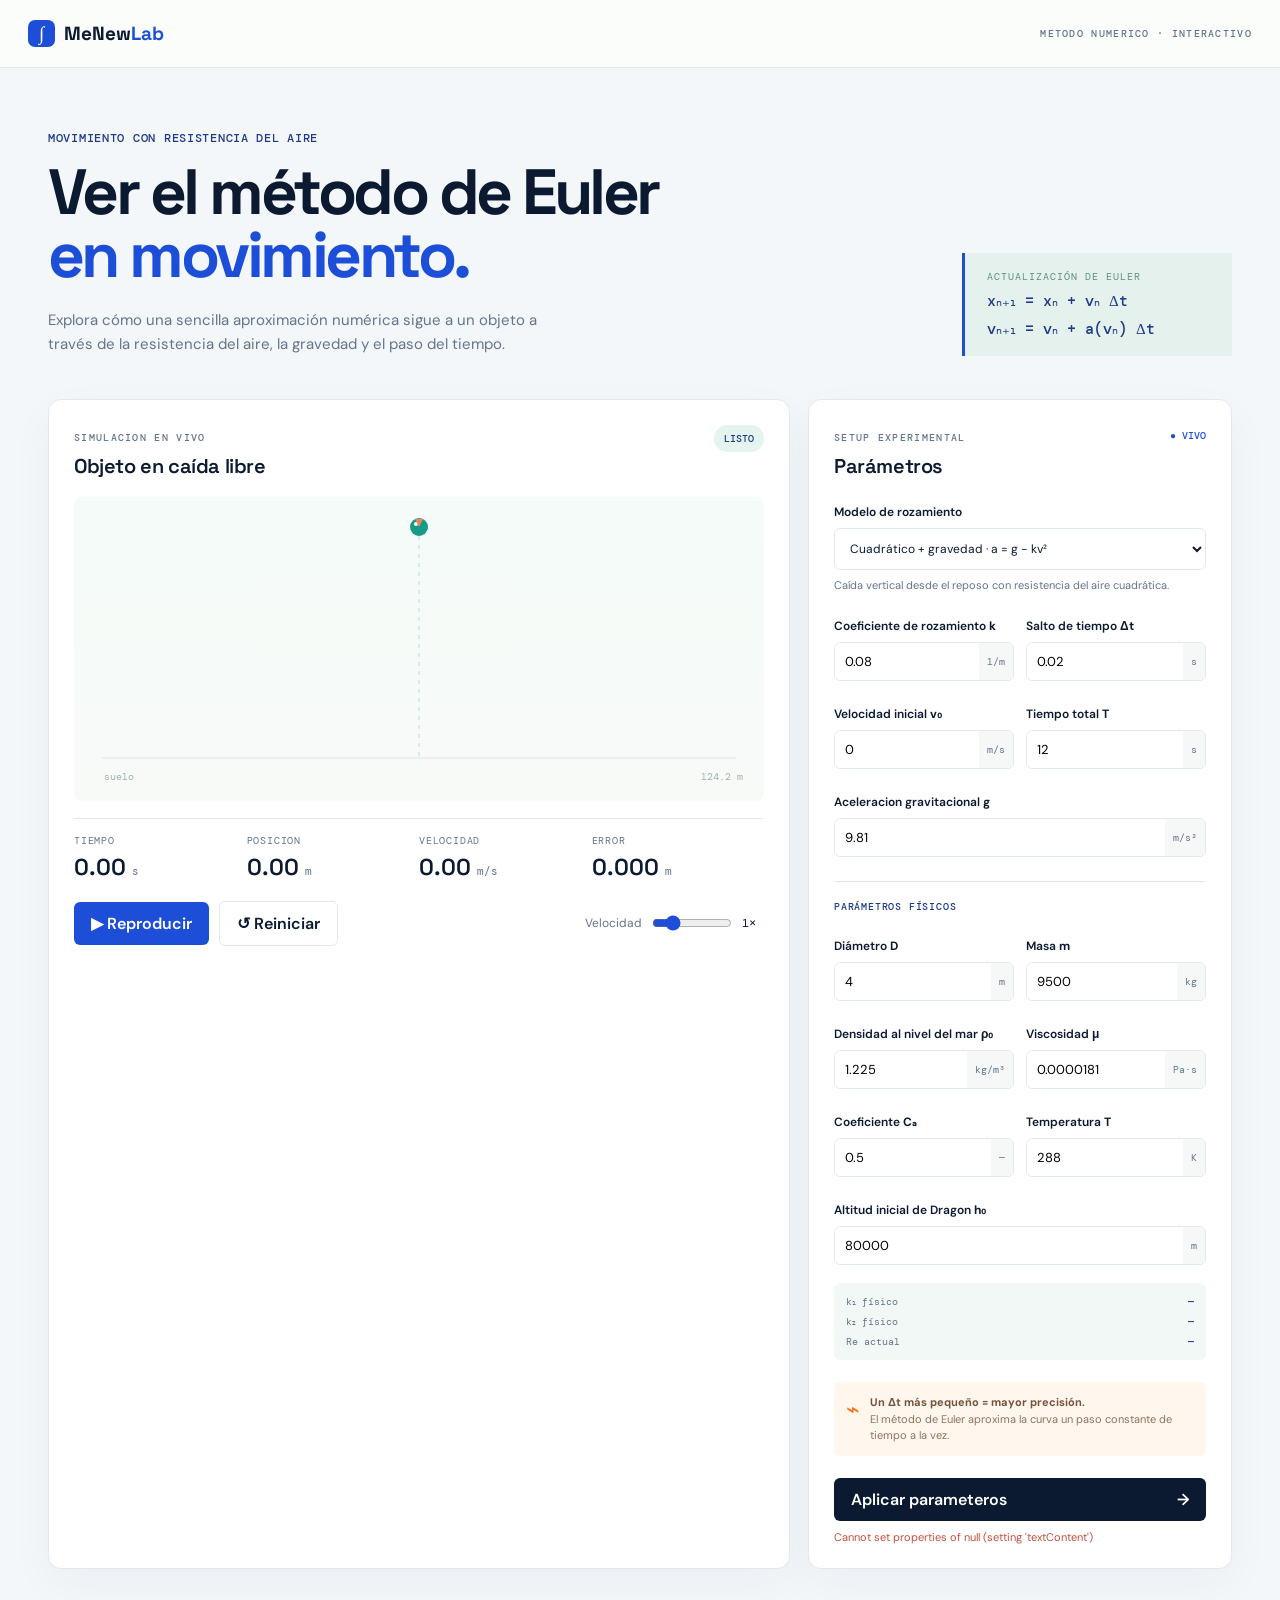
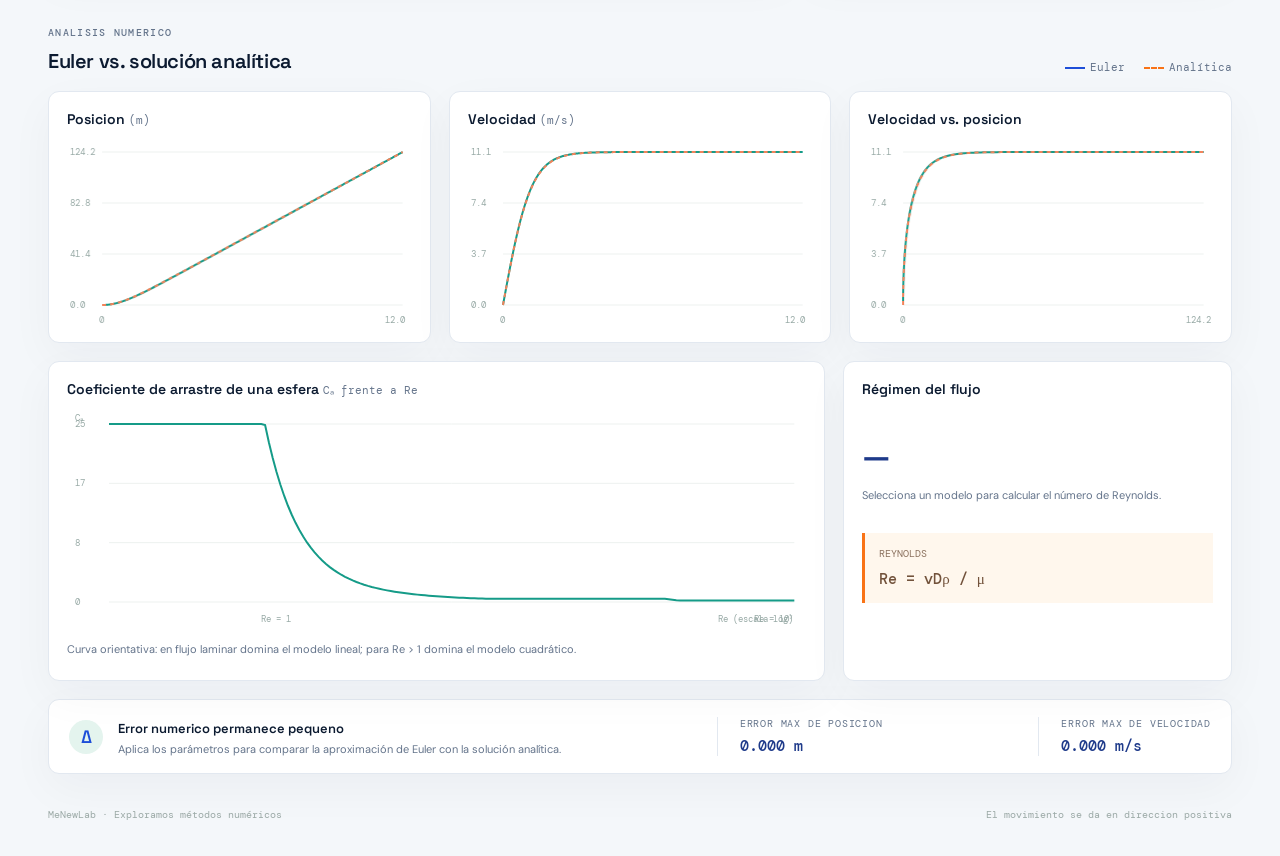
==== commit 75938afb: "Update index.html" ====
--- a/index.html
+++ b/index.html
@@ -6,7 +6,7 @@
   <meta name="viewport" content="width=device-width, initial-scale=1">
   <meta name="description"
     content="Simulación interactiva del método de Euler para el movimiento con resistencia aerodinámica.">
-  <title>EulerLab — Movimiento con resistencia del aire</title>
+  <title>MeNewLab — Movimiento con rozamiento</title>
   <link rel="stylesheet" href="style.css">
 </head>
 
@@ -68,7 +68,7 @@
           </div>
           <span class="live-dot">● VIVO</span>
         </div>
-        <label class="field-label" for="modelSelect">Modelo de resistencia del aire</label>
+        <label class="field-label" for="modelSelect">Modelo de rozamiento</label>
         <select id="modelSelect">
           <option value="quadratic-gravity">Cuadrático + gravedad · a = g − kv²</option>
           <option value="linear-gravity">Lineal + gravedad · a = g − kv</option>
@@ -80,10 +80,10 @@
         </p>
         <div class="fields-two">
           <label>
-            <span>Coeficiente de resistencia del aire <b>k</b></span>
+            <span>Coeficiente de rozamiento <b>k</b></span>
             <div class="input-unit">
               <input id="kInput" type="number" min="0.001" max="2" step="0.001" value="0.08">
-              <i id="kUnit">según modelo</i>
+              <i>1/m</i>
             </div>
           </label>
           <label>
--- a/style.css
+++ b/style.css
@@ -1,16 +1,17 @@
-/*GOD*/ @import url('https://fonts.googleapis.com/css2?family=DM+Mono:wght@400;500&family=DM+Sans:wght@400;500;600;700&family=Space+Grotesk:wght@500;600;700&display=swap');
+/*GOD*/
+@import url('https://fonts.googleapis.com/css2?family=DM+Mono:wght@400;500&family=DM+Sans:wght@400;500;600;700&family=Space+Grotesk:wght@500;600;700&display=swap');
 
 :root {
-  --ink: #17252a;
-  --muted: #718083;
-  --line: #dce5e3;
-  --paper: #f5f8f6;
-  --card: #fff;
-  --teal: #159b88;
-  --teal-dark: #087968;
-  --orange: #f3835a;
-  --navy: #294b58;
-  --shadow: 0 15px 45px #173b3210
+  --ink: #0b1a30;
+  --muted: #64748b;
+  --line: #e2e8f0;
+  --paper: #f4f7fa;
+  --card: #ffffff;
+  --teal: #1d4ed8;
+  --teal-dark: #1e3a8a;
+  --orange: #f97316;
+  --navy: #0f172a;
+  --shadow: 0 15px 45px #0b1a300a
 }
 
 * {
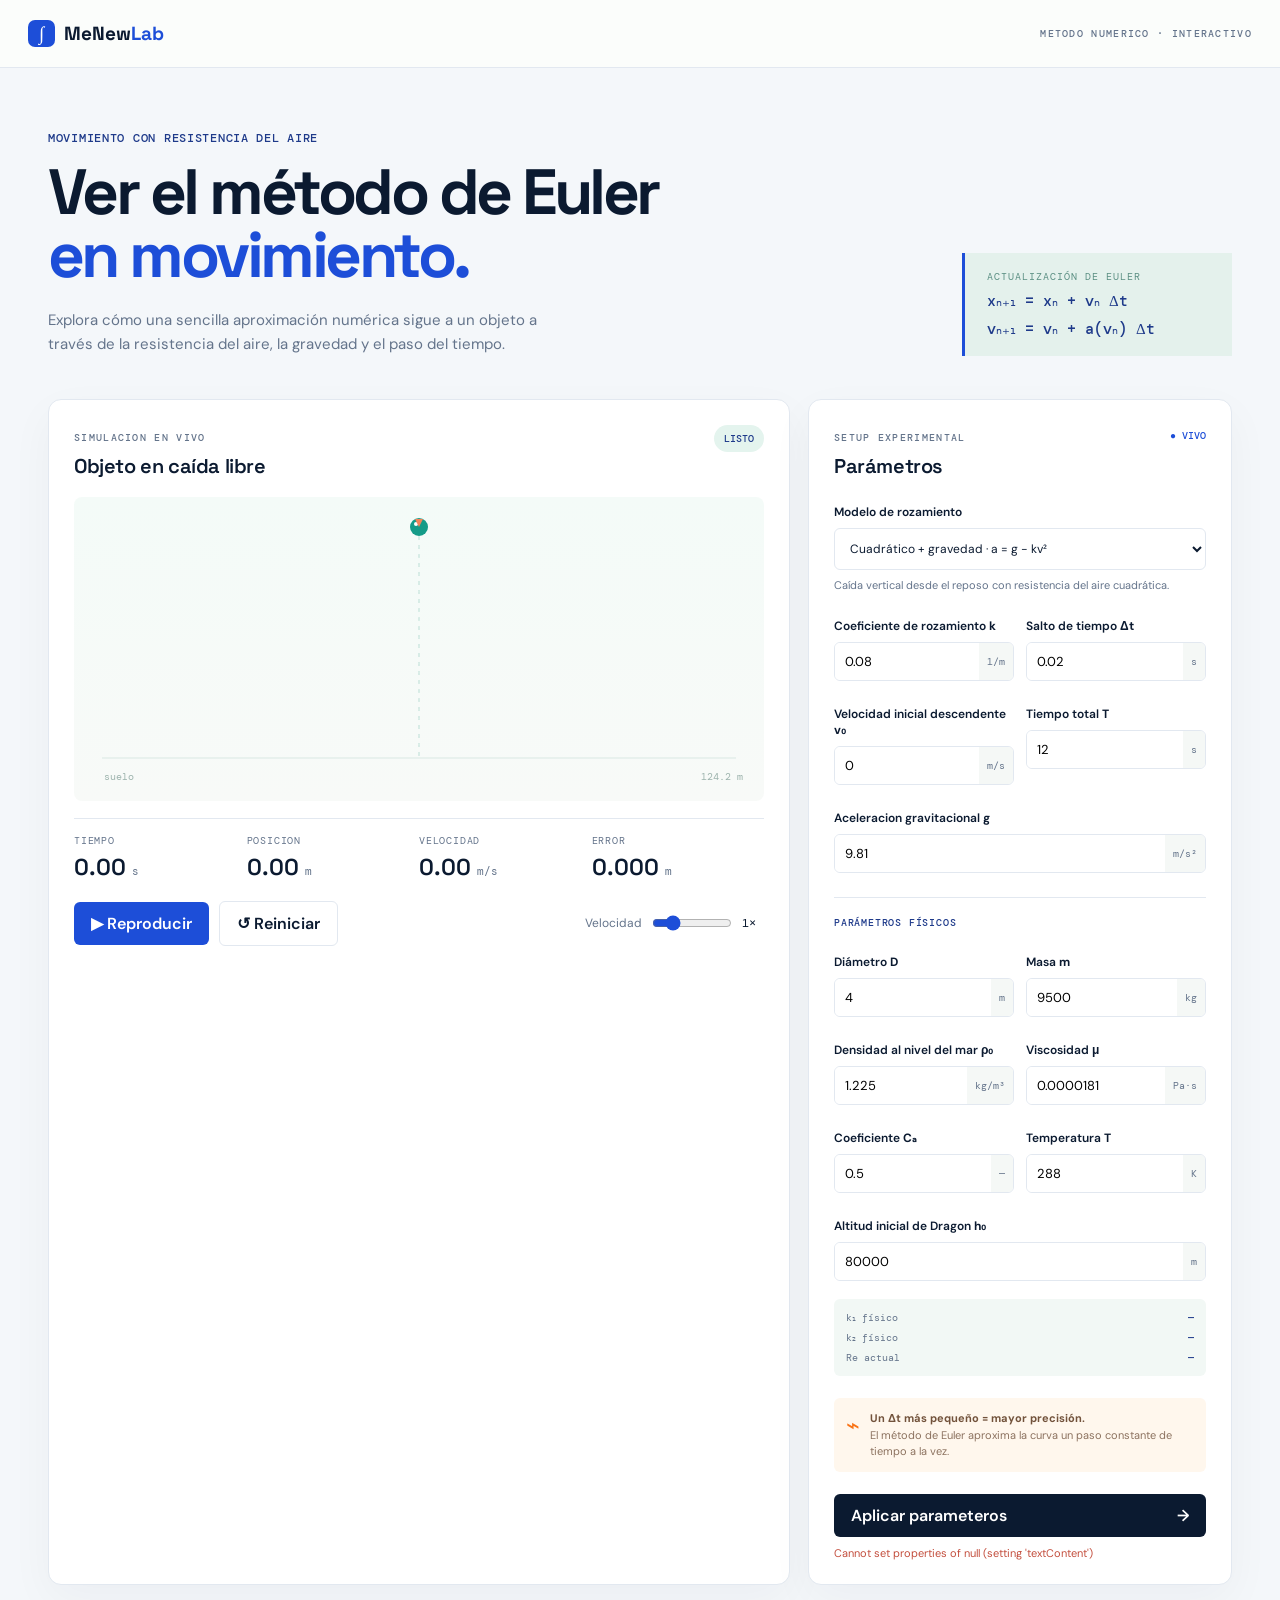
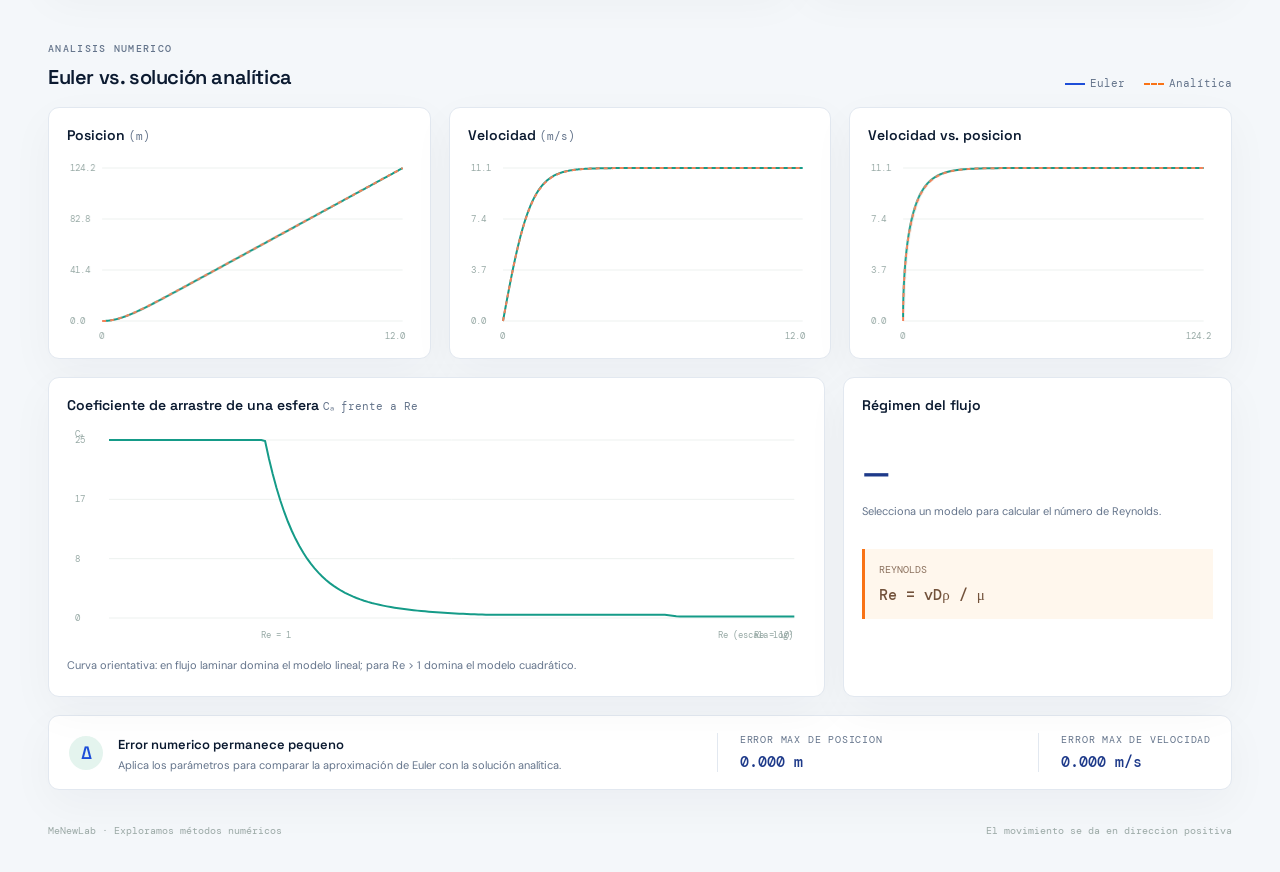
==== commit 84add2ff: "..." ====
--- a/index.html
+++ b/index.html
@@ -96,7 +96,7 @@
         </div>
         <div class="fields-two">
           <label>
-            <span>Velocidad inicial <b>v₀</b></span>
+            <span>Velocidad inicial descendente <b>v₀</b></span>
             <div class="input-unit">
               <input id="v0Input" type="number" min="0" max="100" step="0.1" value="0">
               <i>m/s</i>
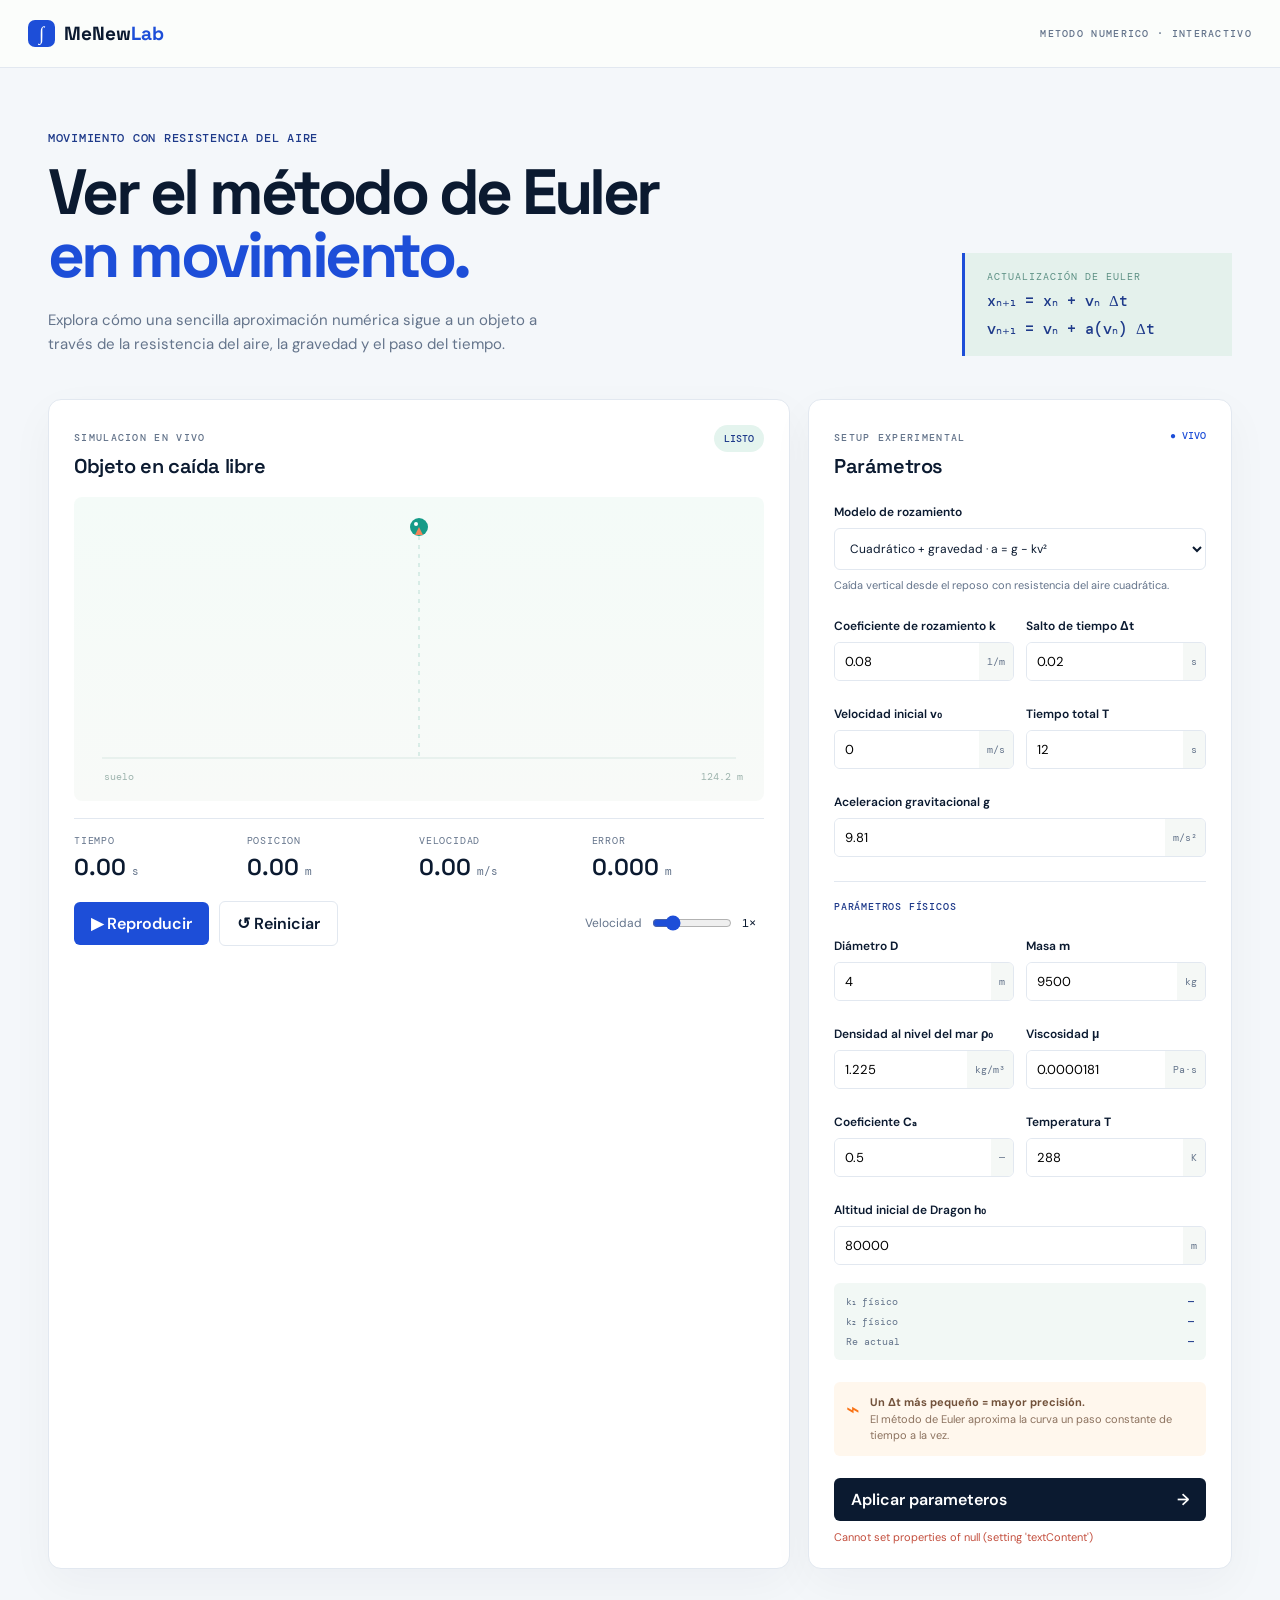
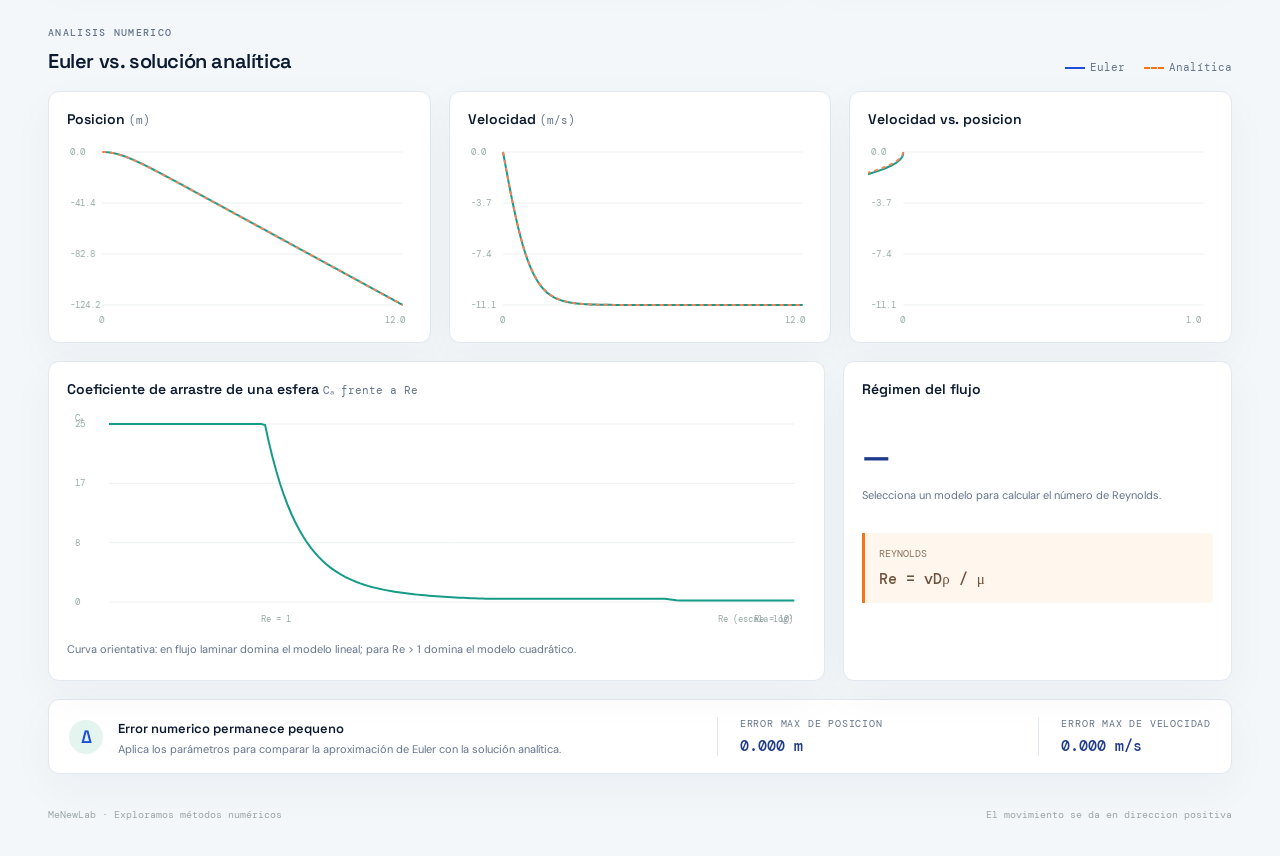
==== commit cb699d70: "..." ====
--- a/index.html
+++ b/index.html
@@ -96,7 +96,7 @@
         </div>
         <div class="fields-two">
           <label>
-            <span>Velocidad inicial descendente <b>v₀</b></span>
+            <span>Velocidad inicial <b>v₀</b></span>
             <div class="input-unit">
               <input id="v0Input" type="number" min="0" max="100" step="0.1" value="0">
               <i>m/s</i>
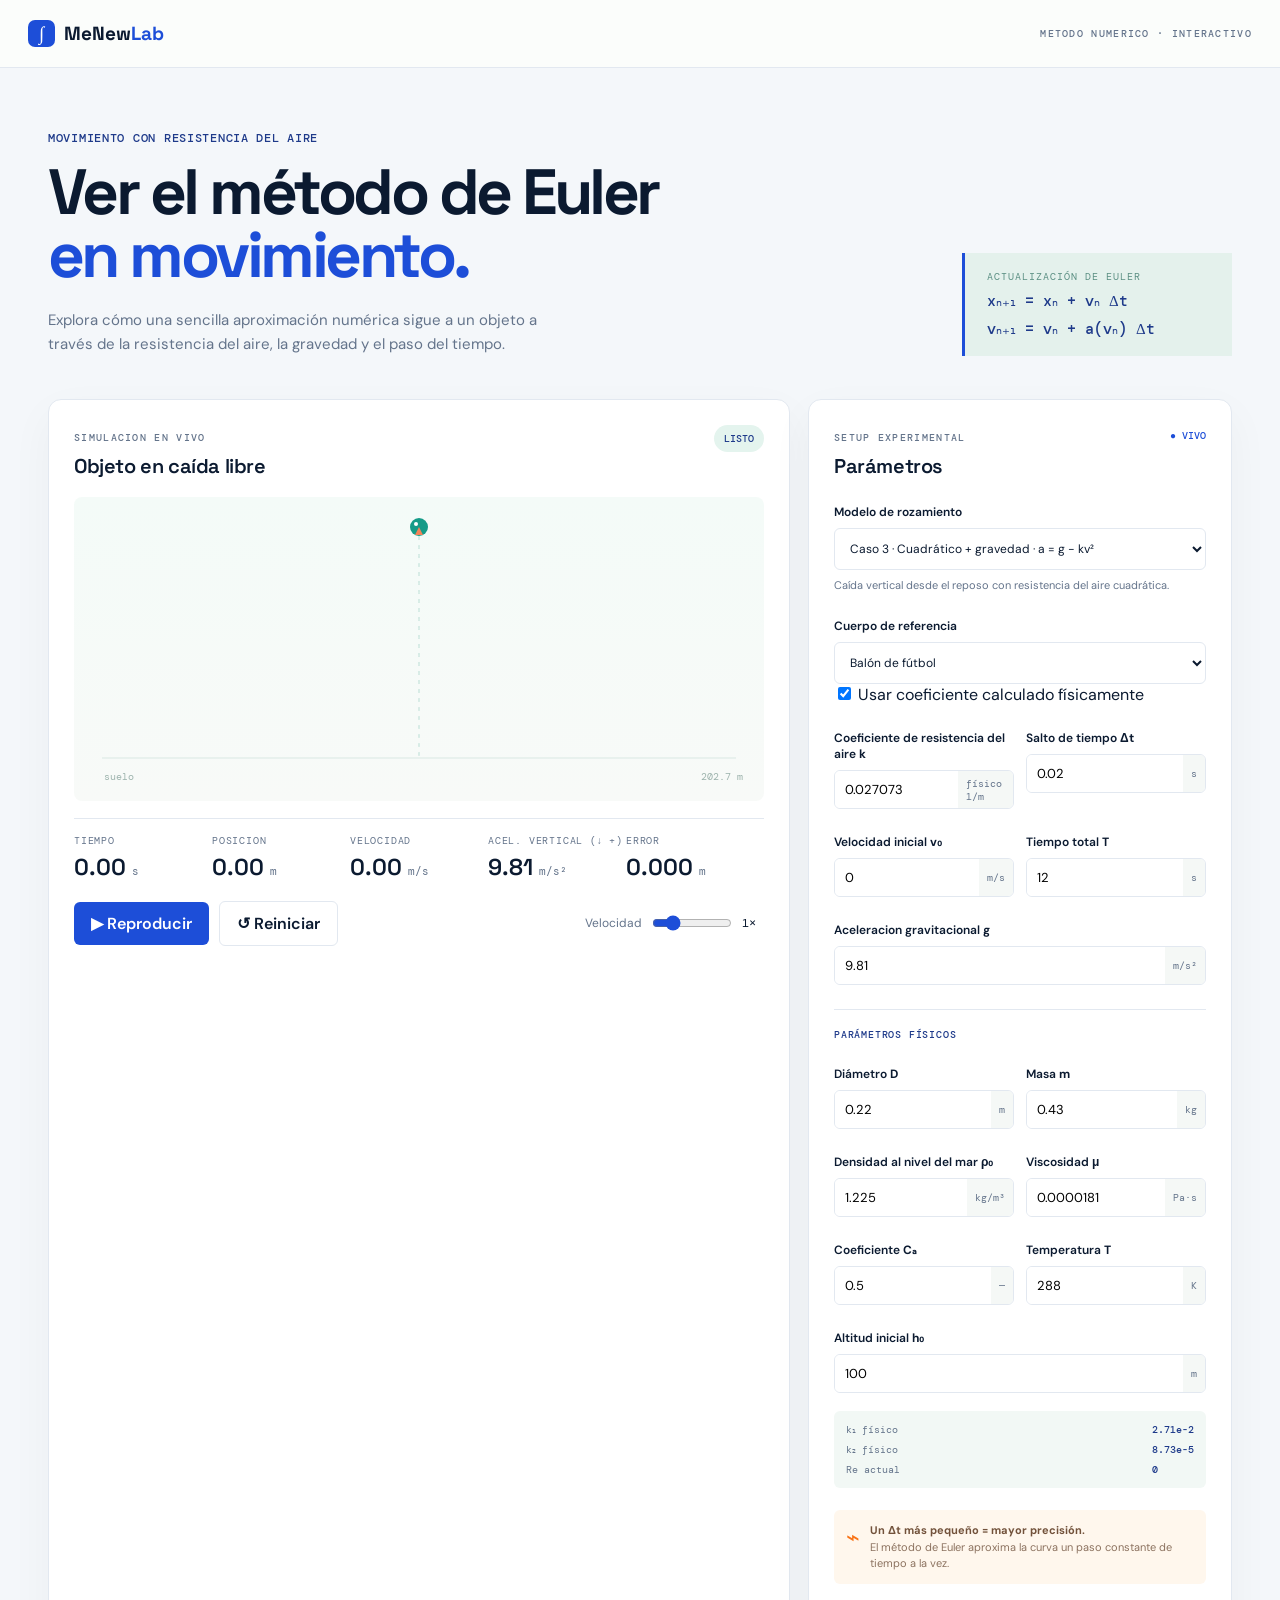
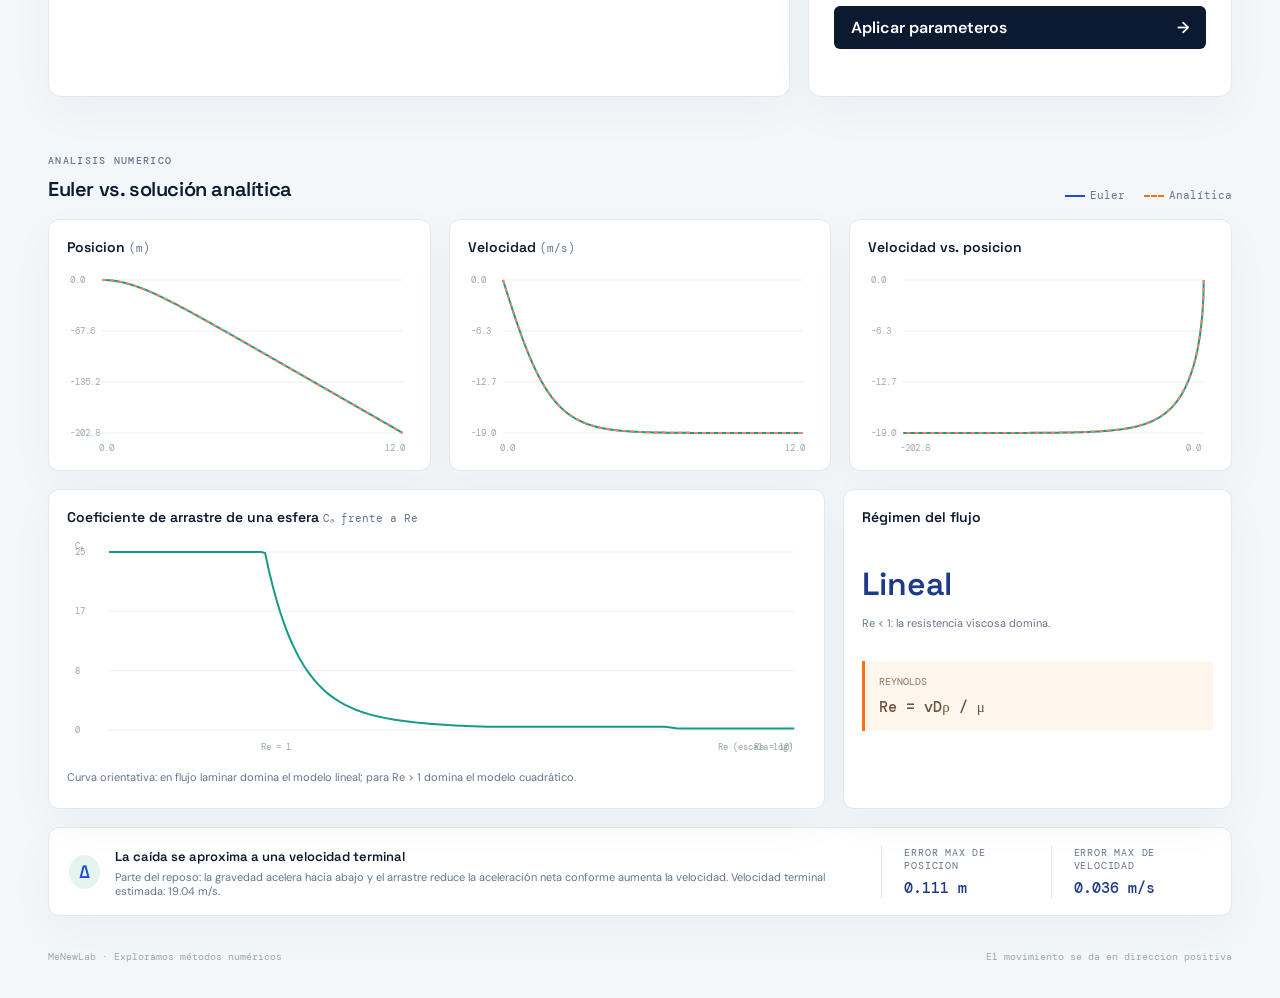
==== commit 3d448beb: "..." ====
--- a/index.html
+++ b/index.html
@@ -47,6 +47,7 @@
           <div><span>TIEMPO</span><strong id="timeMetric">0.00 <small>s</small></strong></div>
           <div><span>POSICION</span><strong id="positionMetric">0.00 <small>m</small></strong></div>
           <div><span>VELOCIDAD</span><strong id="velocityMetric">0.00 <small>m/s</small></strong></div>
+          <div><span>ACEL. VERTICAL (↓ +)</span><strong id="accelerationMetric">0.00 <small>m/s²</small></strong></div>
           <div><span>ERROR</span><strong id="errorMetric">0.000 <small>m</small></strong></div>
         </div>
         <div class="transport">
@@ -70,20 +71,31 @@
         </div>
         <label class="field-label" for="modelSelect">Modelo de rozamiento</label>
         <select id="modelSelect">
-          <option value="quadratic-gravity">Cuadrático + gravedad · a = g − kv²</option>
-          <option value="linear-gravity">Lineal + gravedad · a = g − kv</option>
-          <option value="quadratic">Cuadrático solamente · a = −kv²</option>
-          <option value="linear">Lineal solamente · a = −kv</option>
+          <option value="quadratic">Caso 1 · Solo resistencia cuadrática · a = −kv²</option>
+          <option value="linear">Caso 2 · Solo resistencia lineal · a = −kv</option>
+          <option value="quadratic-gravity">Caso 3 · Cuadrático + gravedad · a = g − kv²</option>
+          <option value="linear-gravity">Caso 4 · Lineal + gravedad · a = g − kv</option>
           <option value="dragon">Dragon · atmósfera variable</option>
         </select>
         <p id="modelDescription" class="field-help">Caída vertical desde el reposo con resistencia del aire cuadrática.
         </p>
-        <div class="fields-two">
-          <label>
-            <span>Coeficiente de rozamiento <b>k</b></span>
-            <div class="input-unit">
-              <input id="kInput" type="number" min="0.001" max="2" step="0.001" value="0.08">
-              <i>1/m</i>
+        <label class="field-label" for="bodyPreset">Cuerpo de referencia</label>
+        <select id="bodyPreset">
+          <option value="football">Balón de fútbol</option>
+          <option value="pollen">Grano de polen</option>
+          <option value="dragon">Cápsula Dragon</option>
+          <option value="custom">Parámetros personalizados</option>
+        </select>
+        <label class="physical-toggle">
+          <input id="usePhysical" type="checkbox" checked>
+          Usar coeficiente calculado físicamente
+        </label>
+        <div class="fields-two">
+          <label>
+            <span>Coeficiente de resistencia del aire <b>k</b></span>
+            <div class="input-unit">
+              <input id="kInput" type="number" min="0.001" max="1000000" step="any" value="0.08">
+              <i id="kUnit">según modelo</i>
             </div>
           </label>
           <label>
@@ -120,14 +132,14 @@
           <label>
             <span>Diámetro <b>D</b></span>
             <div class="input-unit">
-              <input id="diameterInput" type="number" min="0.001" max="100" step="0.01" value="4">
+              <input id="diameterInput" type="number" min="0.000001" max="100" step="any" value="0.22">
               <i>m</i>
             </div>
           </label>
           <label>
             <span>Masa <b>m</b></span>
             <div class="input-unit">
-              <input id="massInput" type="number" min="0.001" max="1000000" step="1" value="9500">
+              <input id="massInput" type="number" min="0.000000000001" max="1000000" step="any" value="0.43">
               <i>kg</i>
             </div>
           </label>
@@ -164,9 +176,9 @@
             </div>
           </label>
         </div>
-        <label class="field-label" for="altitudeInput">Altitud inicial de Dragon <b>h₀</b></label>
+        <label class="field-label" for="altitudeInput">Altitud inicial <b>h₀</b></label>
         <div class="input-unit full">
-          <input id="altitudeInput" type="number" min="0" max="200000" step="100" value="80000">
+          <input id="altitudeInput" type="number" min="0" max="200000" step="100" value="100">
           <i>m</i>
         </div>
         <div class="physical-output">
--- a/style.css
+++ b/style.css
@@ -198,7 +198,7 @@
 
 .metric-row {
   display: grid;
-  grid-template-columns: repeat(4, 1fr);
+  grid-template-columns: repeat(5, 1fr);
   border-top: 1px solid var(--line);
   margin-top: 17px;
   padding-top: 15px
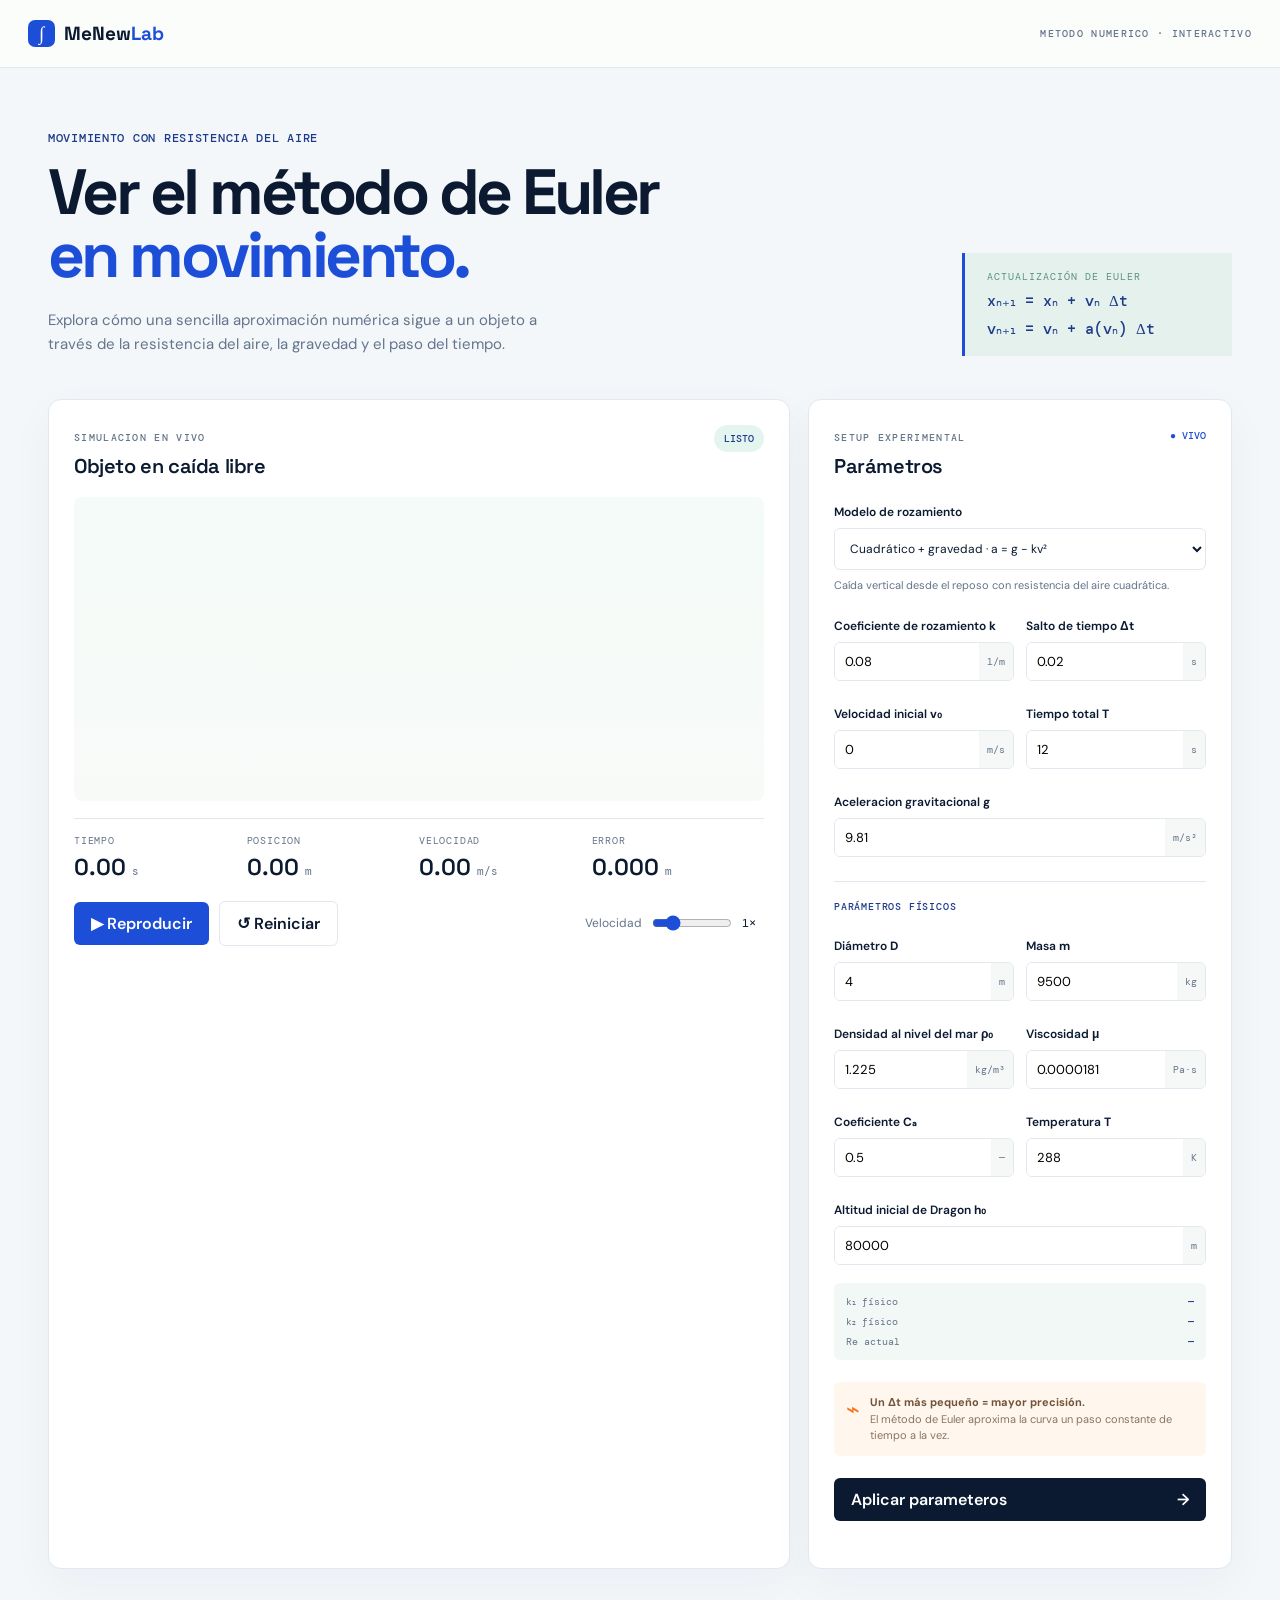
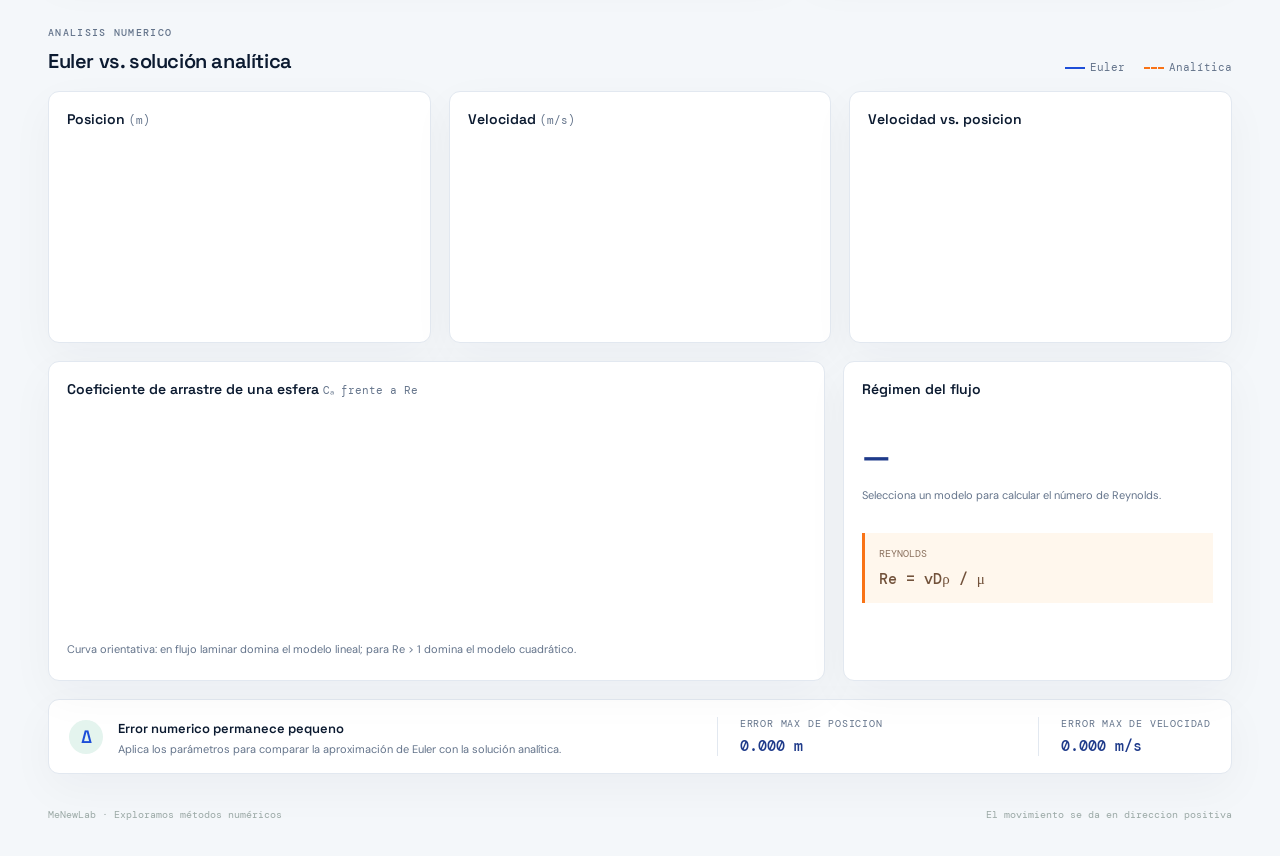
==== commit b8784da4: "..." ====
--- a/index.html
+++ b/index.html
@@ -47,7 +47,6 @@
           <div><span>TIEMPO</span><strong id="timeMetric">0.00 <small>s</small></strong></div>
           <div><span>POSICION</span><strong id="positionMetric">0.00 <small>m</small></strong></div>
           <div><span>VELOCIDAD</span><strong id="velocityMetric">0.00 <small>m/s</small></strong></div>
-          <div><span>ACEL. VERTICAL (↓ +)</span><strong id="accelerationMetric">0.00 <small>m/s²</small></strong></div>
           <div><span>ERROR</span><strong id="errorMetric">0.000 <small>m</small></strong></div>
         </div>
         <div class="transport">
@@ -71,31 +70,20 @@
         </div>
         <label class="field-label" for="modelSelect">Modelo de rozamiento</label>
         <select id="modelSelect">
-          <option value="quadratic">Caso 1 · Solo resistencia cuadrática · a = −kv²</option>
-          <option value="linear">Caso 2 · Solo resistencia lineal · a = −kv</option>
-          <option value="quadratic-gravity">Caso 3 · Cuadrático + gravedad · a = g − kv²</option>
-          <option value="linear-gravity">Caso 4 · Lineal + gravedad · a = g − kv</option>
+          <option value="quadratic-gravity">Cuadrático + gravedad · a = g − kv²</option>
+          <option value="linear-gravity">Lineal + gravedad · a = g − kv</option>
+          <option value="quadratic">Cuadrático solamente · a = −kv²</option>
+          <option value="linear">Lineal solamente · a = −kv</option>
           <option value="dragon">Dragon · atmósfera variable</option>
         </select>
         <p id="modelDescription" class="field-help">Caída vertical desde el reposo con resistencia del aire cuadrática.
         </p>
-        <label class="field-label" for="bodyPreset">Cuerpo de referencia</label>
-        <select id="bodyPreset">
-          <option value="football">Balón de fútbol</option>
-          <option value="pollen">Grano de polen</option>
-          <option value="dragon">Cápsula Dragon</option>
-          <option value="custom">Parámetros personalizados</option>
-        </select>
-        <label class="physical-toggle">
-          <input id="usePhysical" type="checkbox" checked>
-          Usar coeficiente calculado físicamente
-        </label>
-        <div class="fields-two">
-          <label>
-            <span>Coeficiente de resistencia del aire <b>k</b></span>
-            <div class="input-unit">
-              <input id="kInput" type="number" min="0.001" max="1000000" step="any" value="0.08">
-              <i id="kUnit">según modelo</i>
+        <div class="fields-two">
+          <label>
+            <span>Coeficiente de rozamiento <b>k</b></span>
+            <div class="input-unit">
+              <input id="kInput" type="number" min="0.001" max="2" step="0.001" value="0.08">
+              <i>1/m</i>
             </div>
           </label>
           <label>
@@ -132,14 +120,14 @@
           <label>
             <span>Diámetro <b>D</b></span>
             <div class="input-unit">
-              <input id="diameterInput" type="number" min="0.000001" max="100" step="any" value="0.22">
+              <input id="diameterInput" type="number" min="0.001" max="100" step="0.01" value="4">
               <i>m</i>
             </div>
           </label>
           <label>
             <span>Masa <b>m</b></span>
             <div class="input-unit">
-              <input id="massInput" type="number" min="0.000000000001" max="1000000" step="any" value="0.43">
+              <input id="massInput" type="number" min="0.001" max="1000000" step="1" value="9500">
               <i>kg</i>
             </div>
           </label>
@@ -176,9 +164,9 @@
             </div>
           </label>
         </div>
-        <label class="field-label" for="altitudeInput">Altitud inicial <b>h₀</b></label>
+        <label class="field-label" for="altitudeInput">Altitud inicial de Dragon <b>h₀</b></label>
         <div class="input-unit full">
-          <input id="altitudeInput" type="number" min="0" max="200000" step="100" value="100">
+          <input id="altitudeInput" type="number" min="0" max="200000" step="100" value="80000">
           <i>m</i>
         </div>
         <div class="physical-output">
--- a/style.css
+++ b/style.css
@@ -198,7 +198,7 @@
 
 .metric-row {
   display: grid;
-  grid-template-columns: repeat(5, 1fr);
+  grid-template-columns: repeat(4, 1fr);
   border-top: 1px solid var(--line);
   margin-top: 17px;
   padding-top: 15px
